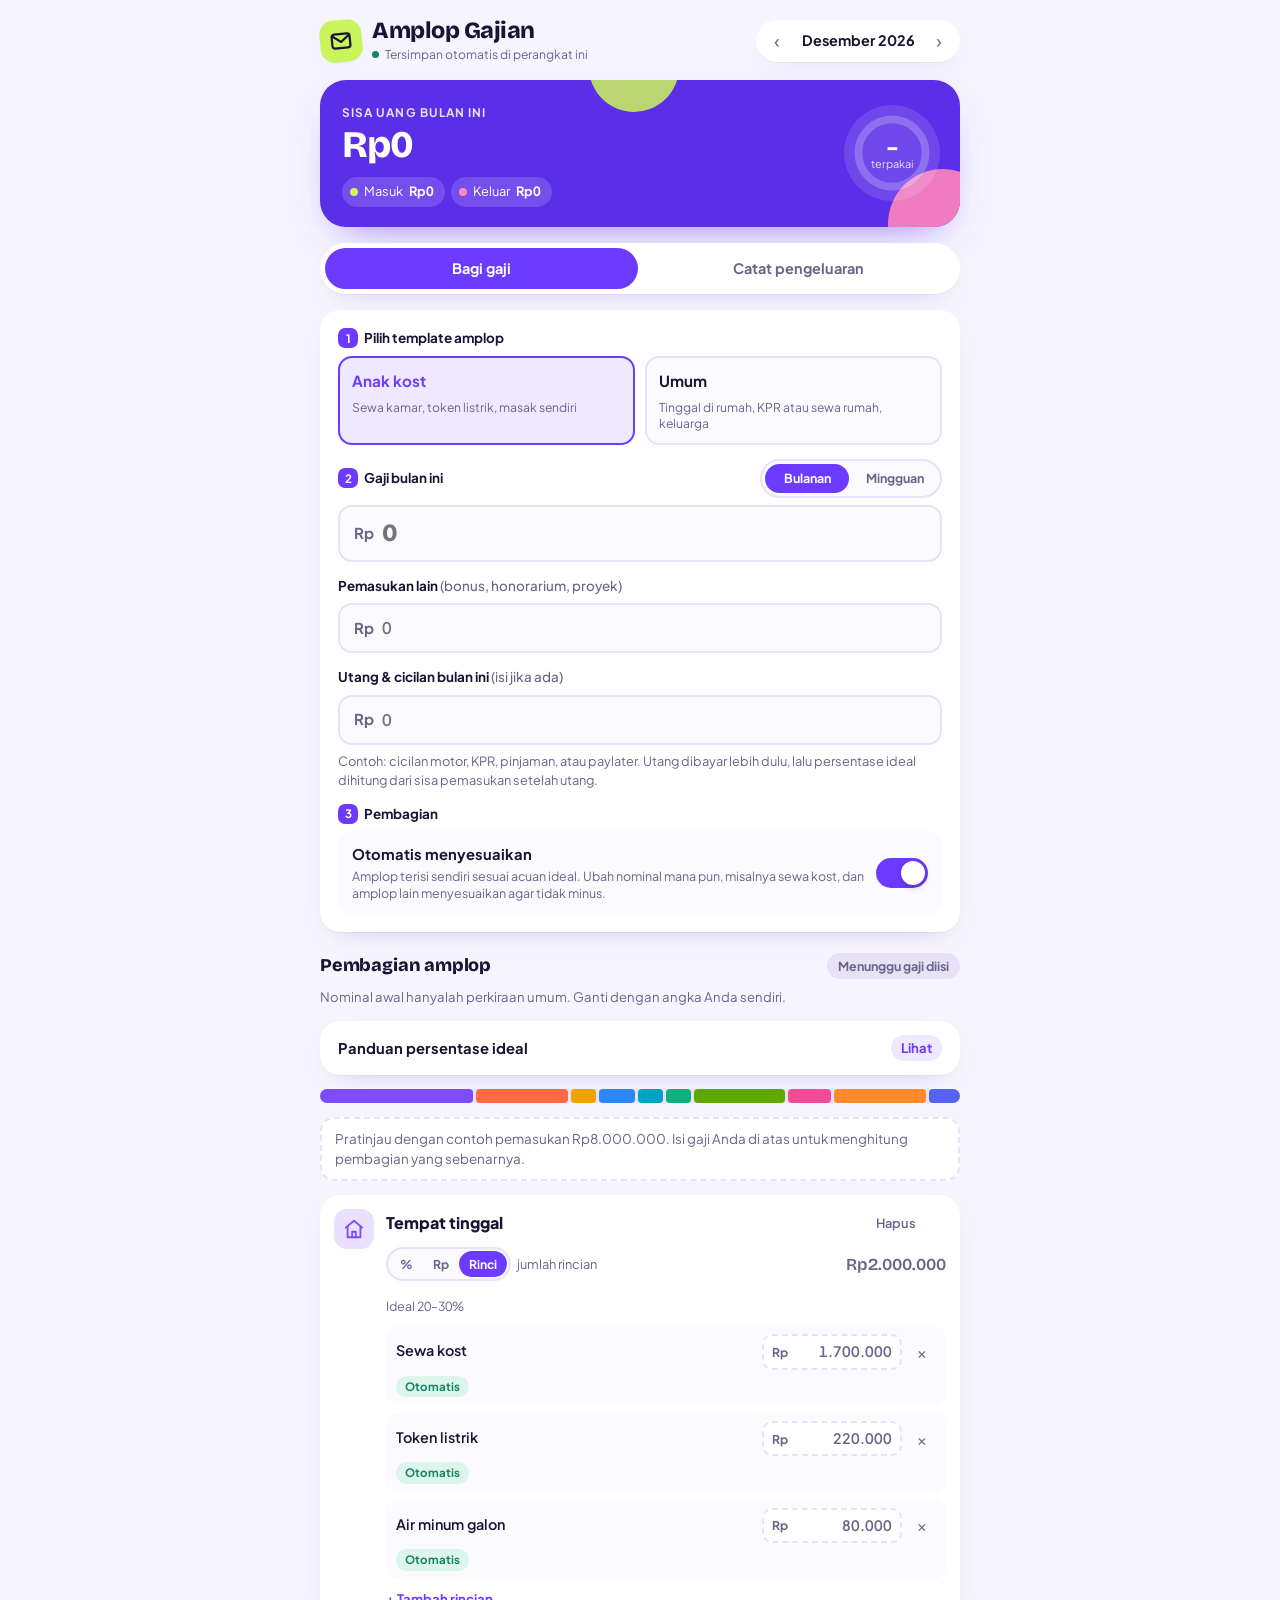
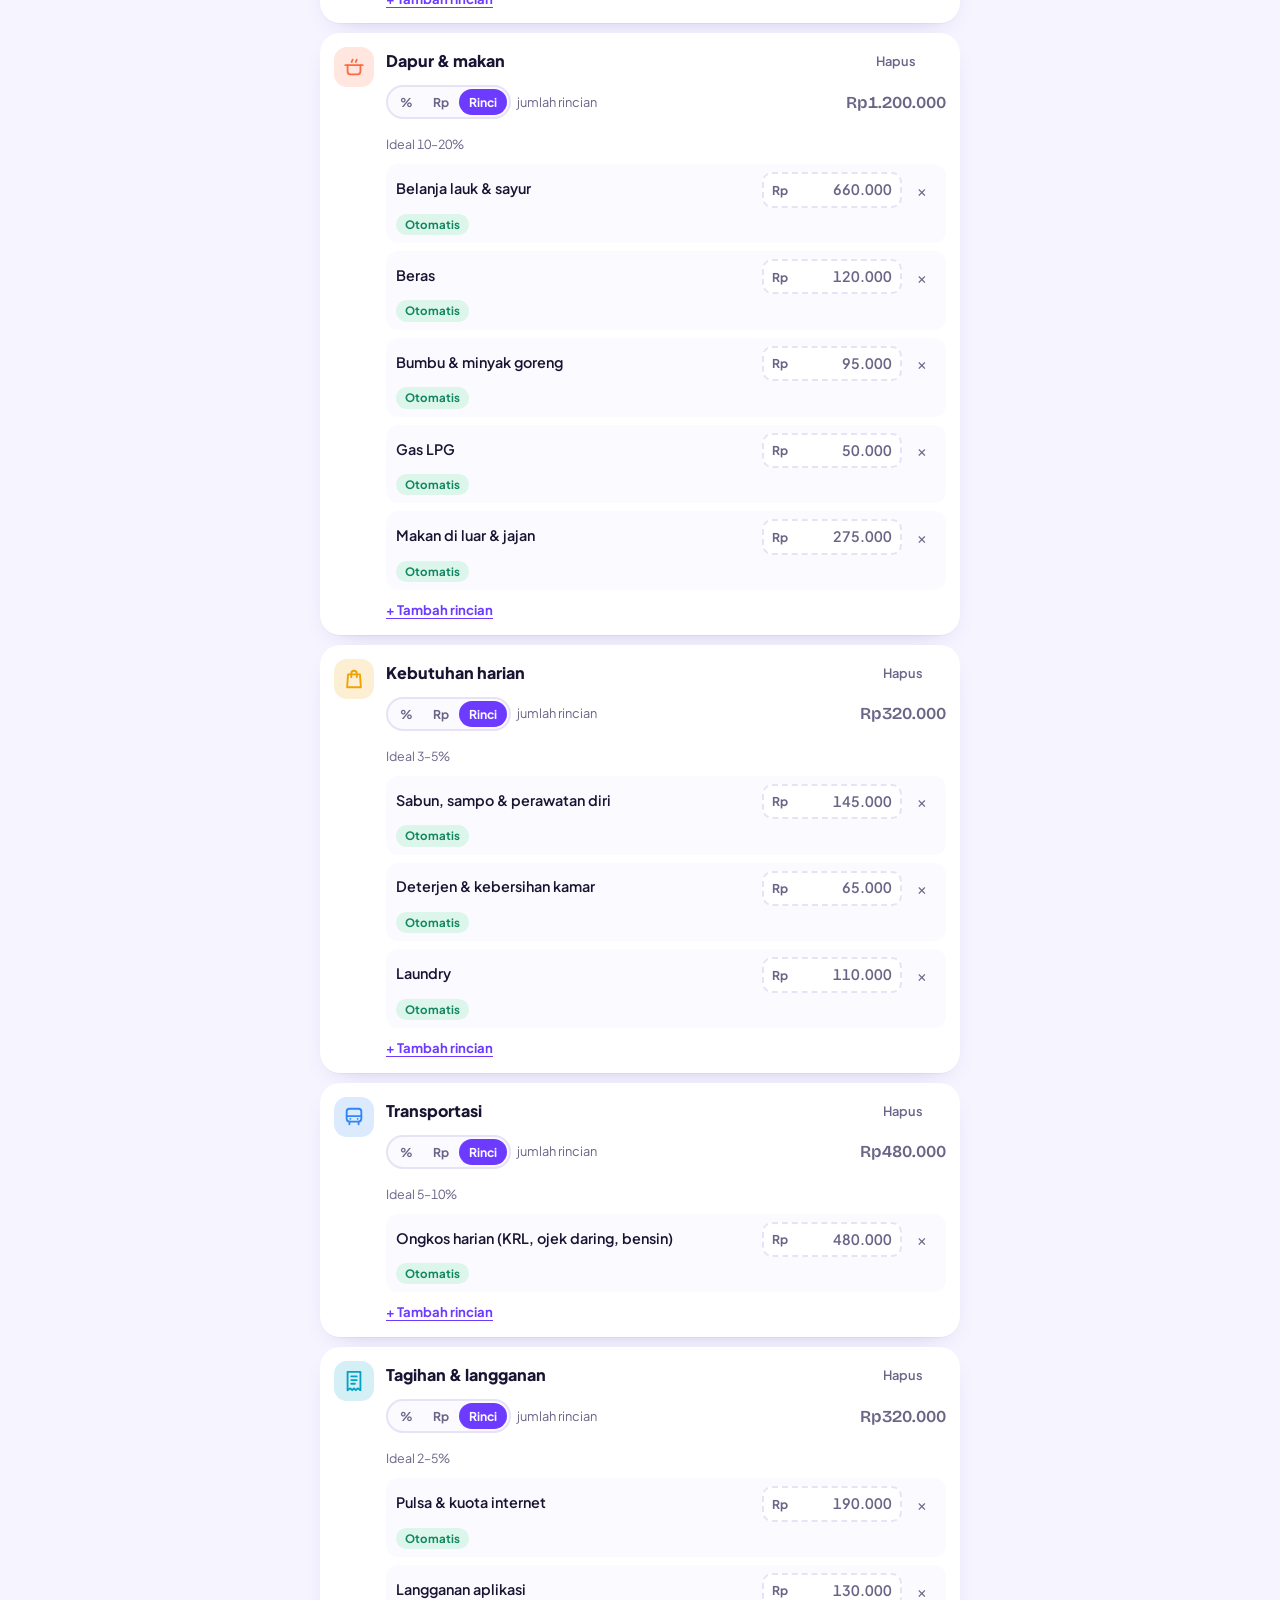
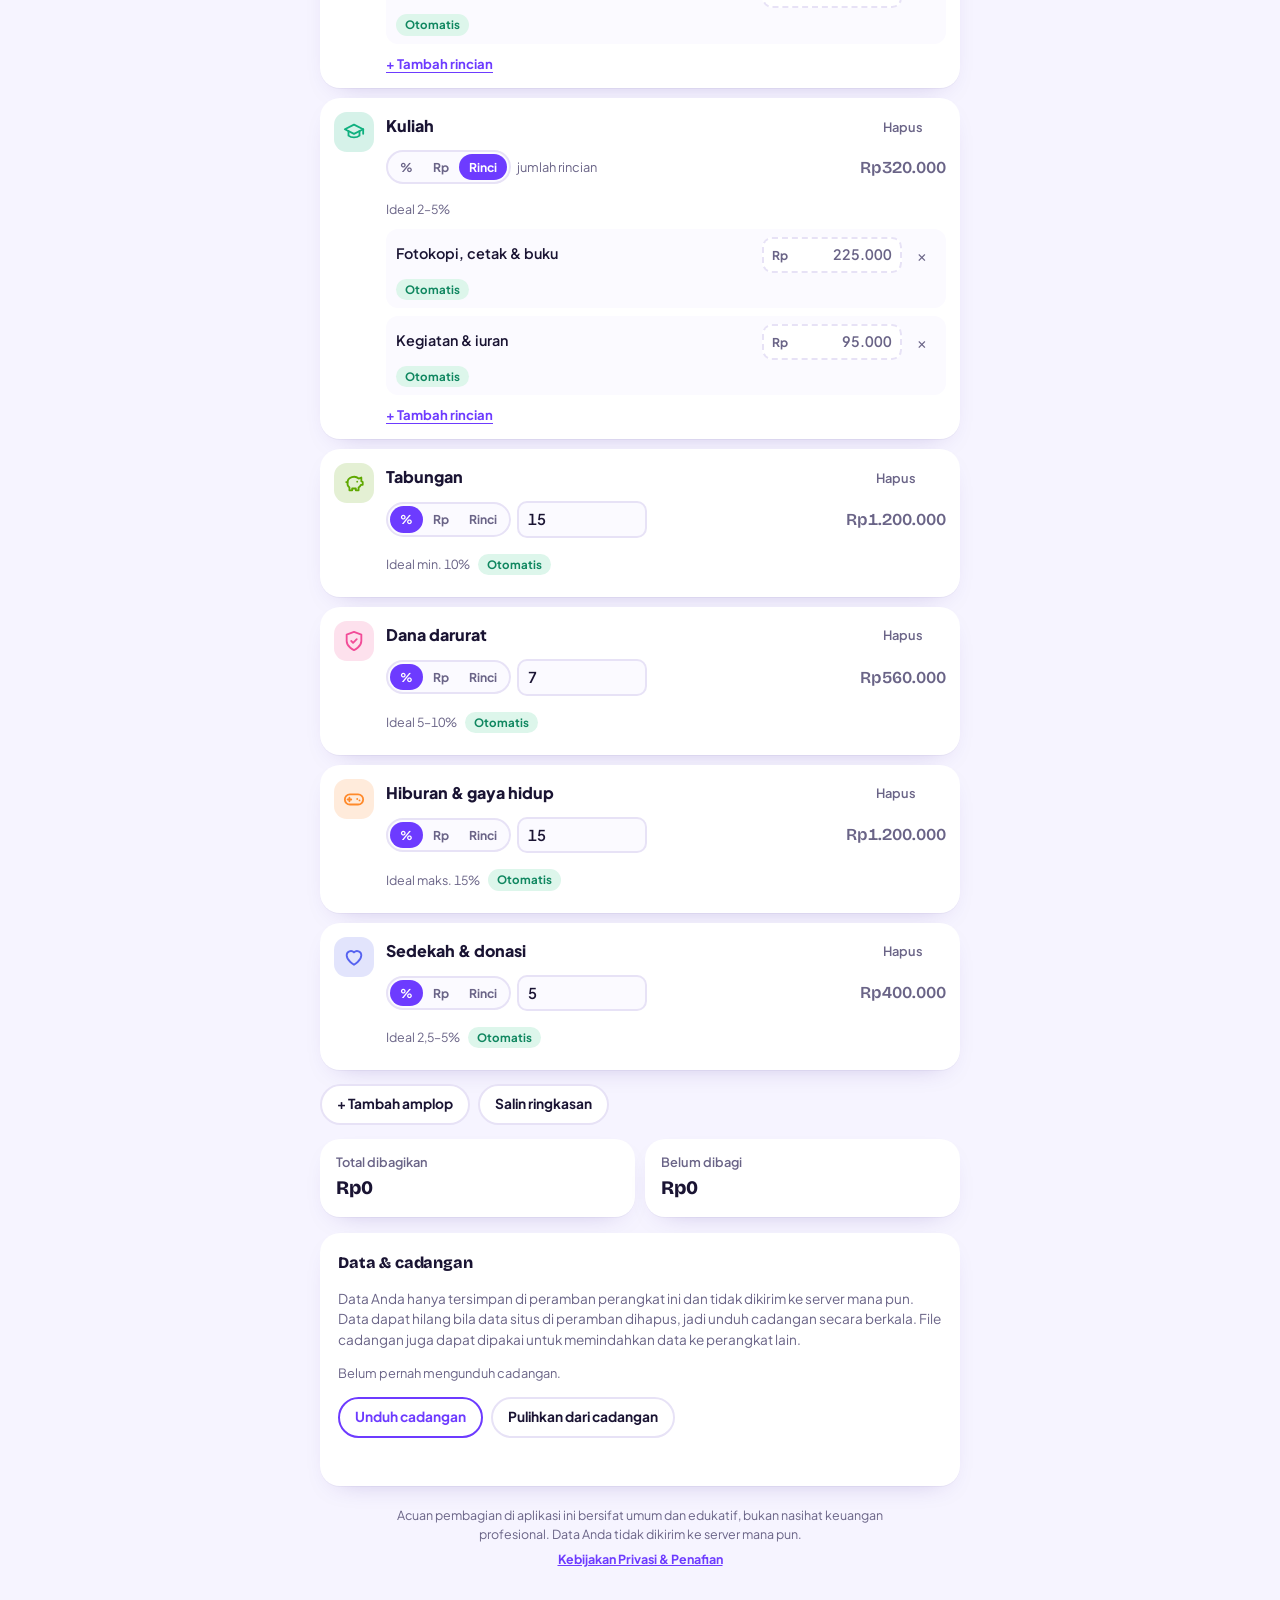
==== index.html @ 6382e2a3 "Font disimpan di situs sendiri, tambah halaman Kebijakan Privasi & Penafian - Font Plus Jakarta Sans" ====
<!doctype html>
<html lang="id">
<head>
<meta charset="utf-8">
<meta name="viewport" content="width=device-width, initial-scale=1, viewport-fit=cover">
<meta name="description" content="Bagi gaji ke amplop anggaran dan catat pengeluaran bulanan. Data tersimpan di perangkat Anda.">
<meta name="theme-color" content="#5B2EE8">
<title>Amplop Gajian</title>
<link rel="manifest" href="manifest.webmanifest">
<link rel="icon" type="image/png" href="icons/icon-64.png">
<link rel="apple-touch-icon" href="icons/apple-touch-icon.png">
<meta name="mobile-web-app-capable" content="yes">
<meta name="apple-mobile-web-app-capable" content="yes">
<meta name="apple-mobile-web-app-title" content="Amplop Gajian">
<meta name="apple-mobile-web-app-status-bar-style" content="default">
<link rel="preload" href="fonts/plus-jakarta-sans-latin-wght-normal.woff2" as="font" type="font/woff2" crossorigin>
<link rel="preload" href="fonts/bricolage-grotesque-latin-wght-normal.woff2" as="font" type="font/woff2" crossorigin>
<link rel="stylesheet" href="styles.css">
</head>
<body>

<div class="app">
  <header class="top">
    <div class="brand">
      <span class="logo" aria-hidden="true"><svg viewBox="0 0 24 24"><rect x="3" y="5" width="18" height="14" rx="2.5"/><path d="m3.5 6.5 8.5 6.5 8.5-6.5"/></svg></span>
      <div>
        <h1>Amplop Gajian</h1>
        <p class="status" id="status" data-s="init">Menyiapkan penyimpanan…</p>
      </div>
    </div>
    <div class="month" aria-label="Pilih bulan">
      <button id="prevM" type="button" aria-label="Bulan sebelumnya">‹</button>
      <span id="mLabel" aria-live="polite"></span>
      <button id="nextM" type="button" aria-label="Bulan berikutnya">›</button>
    </div>
  </header>

  <section class="hero" aria-label="Ringkasan bulan">
    <div>
      <span class="lbl">Sisa uang bulan ini</span>
      <strong id="sLeft">Rp0</strong>
      <div class="hero-chips">
        <span class="hchip in"><i></i>Masuk <b id="sIn">Rp0</b></span>
        <span class="hchip out"><i></i>Keluar <b id="sOut">Rp0</b></span>
      </div>
    </div>
    <div class="ring" id="ring" role="img" aria-label="Belum ada pemasukan">
      <svg viewBox="0 0 120 120" aria-hidden="true"><circle class="rbg" cx="60" cy="60" r="48"/><circle class="rfg" id="ringFg" cx="60" cy="60" r="48"/></svg>
      <div class="ring-txt"><b id="ringPct">–</b><small>terpakai</small></div>
    </div>
  </section>

  <div class="bk-banner" id="bkBanner" role="status" hidden>
    <div class="bk-banner-txt"><strong id="bkBannerTitle">Amankan data Anda</strong><small id="bkBannerText"></small></div>
    <div class="bk-banner-btns"><button type="button" class="primary" id="bkNow">Unduh cadangan</button><button type="button" class="ghost" id="bkLater">Nanti</button></div>
  </div>

  <nav class="tabs" role="tablist" aria-label="Menu" data-tab="bagi">
    <button type="button" role="tab" id="tabBagi" aria-controls="panelBagi" aria-selected="true">Bagi gaji</button>
    <button type="button" role="tab" id="tabCatat" aria-controls="panelCatat" aria-selected="false">Catat pengeluaran</button>
  </nav>

  <section class="panel" id="panelBagi" role="tabpanel" aria-labelledby="tabBagi">
    <div class="card">
      <div class="field">
        <span class="flabel" id="tplLbl"><span class="step">1</span>Pilih template amplop</span>
        <div class="tpl" role="group" aria-labelledby="tplLbl">
          <button type="button" data-tpl="kost"><strong>Anak kost</strong><small>Sewa kamar, token listrik, masak sendiri</small></button>
          <button type="button" data-tpl="umum"><strong>Umum</strong><small>Tinggal di rumah, KPR atau sewa rumah, keluarga</small></button>
        </div>
        <div class="tpl-confirm" id="tplConfirm" hidden>
          <span id="tplConfirmText"></span>
          <div class="tpl-confirm-btns"><button type="button" class="ghost confirm" id="tplYes">Ya, ganti</button><button type="button" class="ghost" id="tplNo">Batal</button></div>
        </div>
      </div>
      <div class="field">
        <div class="lbl-row">
          <label for="inGaji"><span class="step">2</span><span id="gajiLblText">Gaji bulan ini</span></label>
          <div class="freq" id="freq" role="group" aria-label="Skema gaji" data-f="bulan">
            <button type="button" data-f="bulan" aria-pressed="true">Bulanan</button>
            <button type="button" data-f="minggu" aria-pressed="false">Mingguan</button>
          </div>
        </div>
        <div class="money big"><span>Rp</span><input id="inGaji" inputmode="numeric" autocomplete="off" placeholder="0"></div>
        <div class="weekly" id="weeklyBox" hidden>
          <div class="wk-row">
            <label for="payday">Hari gajian</label>
            <select id="payday">
              <option value="1">Senin</option><option value="2">Selasa</option><option value="3">Rabu</option><option value="4">Kamis</option>
              <option value="5">Jumat</option><option value="6">Sabtu</option><option value="0">Minggu</option>
            </select>
          </div>
          <div class="wk-row">
            <span id="wkCountLbl">Jumlah gajian bulan ini</span>
            <div class="stepper" role="group" aria-labelledby="wkCountLbl">
              <button type="button" id="wkMinus" aria-label="Kurangi jumlah gajian">−</button><b id="wkCount" aria-live="polite">4</b><button type="button" id="wkPlus" aria-label="Tambah jumlah gajian">+</button>
            </div>
          </div>
          <p class="wk-total" id="wkTotal"></p>
          <button type="button" class="link wk-auto" id="wkAuto" hidden>Hitung otomatis dari kalender</button>
          <p class="fhint wk-hint" id="wkHint" hidden></p>
        </div>
      </div>
      <div class="field">
        <label for="inLain">Pemasukan lain <span class="opt">(bonus, honorarium, proyek)</span></label>
        <div class="money"><span>Rp</span><input id="inLain" inputmode="numeric" autocomplete="off" placeholder="0"></div>
      </div>
      <button type="button" id="useLast" class="link" hidden></button>
      <div class="carry" id="carryRow" hidden>
        <span>Sisa bulan lalu</span><b id="carryAmt">+Rp0</b>
        <small id="carryNote">Otomatis ditambahkan ke total uang bulan ini.</small>
      </div>
      <div class="field">
        <label for="inUtang">Utang &amp; cicilan bulan ini <span class="opt">(isi jika ada)</span></label>
        <div class="money"><span>Rp</span><input id="inUtang" inputmode="numeric" autocomplete="off" placeholder="0"></div>
        <small class="fhint debt-hint" id="utangHint">Contoh: cicilan motor, KPR, pinjaman, atau paylater. Utang dibayar lebih dulu, lalu persentase ideal dihitung dari sisa pemasukan setelah utang.</small>
      </div>
      <div class="field">
        <span class="flabel"><span class="step">3</span>Pembagian</span>
        <div class="autobox">
          <div class="auto-row">
            <div><strong>Otomatis menyesuaikan</strong><small id="autoDesc"></small></div>
            <button type="button" class="switch" id="autoSw" role="switch" aria-checked="true" aria-label="Pembagian otomatis"><span></span></button>
          </div>
          <button type="button" class="link" id="unlockAll" hidden>Kembalikan semua nominal ke otomatis</button>
        </div>
      </div>
    </div>

    <div class="alloc-head">
      <h2>Pembagian amplop</h2>
      <span class="pill" id="allocPill"></span>
    </div>
    <p class="hint">Nominal awal hanyalah perkiraan umum. Ganti dengan angka Anda sendiri.</p>
    <details class="guide" id="guide">
      <summary>Panduan persentase ideal</summary>
      <div class="guide-body">
        <p>Acuan ini mengadaptasi pola umum 50/30/20 (kebutuhan, keinginan, tabungan). Porsi kebutuhan dibuat sedikit lebih besar, sekitar 60%, karena biaya tempat tinggal dan makan di kota besar umumnya menyerap porsi yang lebih tinggi.</p>
        <ul>
          <li><strong>Kebutuhan pokok, maksimal ±60%.</strong> Anak kost: tempat tinggal 20–30%, dapur dan makan 10–20%, transportasi 5–10%, kebutuhan harian 3–5%, tagihan 2–5%, kuliah 2–5%. Umum: tempat tinggal 15–30%, makan 10–20%, transportasi 5–12%, kebutuhan harian 3–6%, tagihan 2–5%, kesehatan 2–5%, keluarga dan orang tua maksimal 10%.</li>
          <li><strong>Tabungan dan dana darurat, minimal 20%</strong>: tabungan minimal 10%, dana darurat 5–10% sampai terkumpul 3–6 kali pengeluaran bulanan.</li>
          <li><strong>Hiburan dan gaya hidup, maksimal 15%.</strong></li>
          <li><strong>Sedekah dan donasi, sekitar 2,5–5%.</strong></li>
        </ul>
        <p><strong>Rincian di dalam amplop.</strong> Setiap amplop berincian memiliki pagu. Jika pagu dikosongkan, pagu mengikuti persentase ideal dari pemasukan; jika diisi, pagu mengikuti angka Anda. Saran tiap rincian dihitung dari pagu tersebut, misalnya tempat tinggal anak kost: sewa 85%, listrik 11%, galon 4%; tempat tinggal umum: sewa atau KPR 65%, listrik 15%, internet 10%, air 5%, iuran lingkungan 5%. Rincian yang Anda tambahkan sendiri, termasuk cicilan, mengurangi pagu lebih dulu sebelum sisanya dibagi.</p>
        <p><strong>Gaji mingguan.</strong> Pilih skema Mingguan jika penghasilan Anda diterima per minggu, misalnya pekerja harian, pengemudi daring, atau pekerja lepas. Total sebulan dihitung dari gaji per minggu dikalikan jumlah hari gajian di bulan tersebut (4 atau 5 kali). Karena penghasilan mingguan cenderung naik turun, acuan dana darurat dinaikkan menjadi 7–12% dan hiburan dibatasi maksimal 12%. Biaya bulanan seperti sewa sebaiknya dicicil sedikit setiap minggu, dan di bulan dengan lima kali gajian, gajian kelima sebaiknya langsung masuk tabungan atau dana darurat.</p>
        <p><strong>Pembagian otomatis.</strong> Saat aktif, semua amplop dan rincian terisi sendiri sesuai acuan ideal begitu gaji diisi. Jika Anda mengubah satu nominal, misalnya sewa kost menjadi Rp1.500.000, nominal itu dikunci dan amplop lain menyesuaikan agar tidak minus. Semua amplop ikut otomatis, termasuk tabungan dan dana darurat. Urutan pengurangannya: hiburan, makan di luar, dan langganan lebih dulu; lalu kebutuhan lain dihemat hingga 85% dari acuannya; lalu sedekah, tabungan, dan dana darurat sampai batas minimalnya; baru kemudian kebutuhan lain hingga 70%. Amplop yang Anda tambahkan sendiri ikut otomatis setelah diberi kelompok (kebutuhan, tabungan, keinginan, atau sosial) dan acuan persennya. Tabungan dan dana darurat tidak menjadi prioritas pengurangan, dan jika ada sisa, sisanya justru masuk ke tabungan dan dana darurat.</p>
        <p>Urutan prioritas saat gajian: sisihkan tabungan dan dana darurat lebih dulu, lalu bayar sewa dan tagihan tetap, baru kemudian kebutuhan harian dan hiburan. </p>
        <p><strong>Utang dan cicilan.</strong> Isi pada kolom tersendiri di atas. Utang dibayar lebih dulu dari pemasukan, lalu seluruh persentase ideal dihitung dari sisa pemasukan setelah utang. Total cicilan sebaiknya tidak melebihi 30% pemasukan; di atas 40% sudah tergolong berat.</p>
        <p><strong>Sisa bulan lalu.</strong> Uang yang tersisa di akhir bulan (pemasukan dikurangi utang dan pengeluaran yang dicatat) otomatis ditambahkan ke total uang bulan berikutnya.</p>
        <p class="fine">Angka di atas adalah pedoman umum perencanaan keuangan pribadi, bukan nasihat keuangan profesional. Sesuaikan dengan kondisi dan biaya hidup di kota Anda.</p>
      </div>
    </details>
    <div class="stack" id="stackBar" aria-hidden="true"></div>
    <div class="groups" id="groupBox" hidden></div>
    <p class="note" id="previewNote" hidden>Pratinjau dengan contoh pemasukan Rp8.000.000. Isi gaji Anda di atas untuk menghitung pembagian yang sebenarnya.</p>
    <p class="autonote" id="autoNote" hidden></p>
    <ul class="pos-list" id="posList"></ul>
    <div class="row-actions">
      <button type="button" class="ghost" id="addPos">+ Tambah amplop</button>
      <button type="button" class="ghost" id="copySum">Salin ringkasan</button>
    </div>
    <textarea id="copyFallback" readonly hidden aria-label="Ringkasan pembagian"></textarea>
    <div class="total">
      <div><span>Total dibagikan</span><strong id="tAlloc">Rp0</strong></div>
      <div><span>Belum dibagi</span><strong id="tRest">Rp0</strong></div>
    </div>
  </section>

  <section class="panel" id="panelCatat" role="tabpanel" aria-labelledby="tabCatat" hidden>
    <form class="card" id="txForm" novalidate>
      <input type="hidden" id="txPos">
      <div class="field">
        <span class="flabel" id="catLbl">Untuk apa?</span>
        <div class="cat-grid" id="catGrid" role="radiogroup" aria-labelledby="catLbl"></div>
      </div>
      <div class="sub-wrap" id="subWrap" hidden>
        <span class="flabel" id="subLbl">Rincian</span>
        <div class="sub-grid" id="subGrid" role="radiogroup" aria-labelledby="subLbl"></div>
      </div>
      <div class="field">
        <label for="txAmt">Berapa?</label>
        <div class="money big"><span>Rp</span><input id="txAmt" inputmode="numeric" autocomplete="off" placeholder="0"></div>
        <div class="qa" id="quickAmt" aria-label="Tambah nominal cepat">
          <button type="button" data-a="5000">+5rb</button><button type="button" data-a="10000">+10rb</button><button type="button" data-a="20000">+20rb</button><button type="button" data-a="50000">+50rb</button><button type="button" data-a="100000">+100rb</button><button type="button" class="clr" data-a="0">Hapus</button>
        </div>
      </div>
      <div class="field">
        <label for="txDesc">Keterangan <span class="opt">(opsional)</span></label>
        <input class="plain" id="txDesc" autocomplete="off" placeholder="contoh: belanja mingguan di pasar">
      </div>
      <div class="field">
        <span class="flabel" id="dateLbl">Kapan?</span>
        <div class="datepick" role="group" aria-labelledby="dateLbl">
          <button type="button" class="dchip" data-d="today">Hari ini</button>
          <button type="button" class="dchip" data-d="yest">Kemarin</button>
          <input class="plain" id="txDate" type="date" aria-label="Pilih tanggal lain">
        </div>
      </div>
      <button type="submit" class="primary big">Catat pengeluaran</button>
      <p class="form-msg" id="txMsg" role="status"></p>
    </form>

    <div class="sec-head"><h2>Sisa per amplop</h2><small>Ketuk kartu untuk mencatat</small></div>
    <p class="note" id="catatNote" hidden>Gaji bulan ini belum diisi, sehingga setiap amplop masih bernilai Rp0. Isi gaji di tab Bagi gaji.</p>
    <ul class="env-list" id="envList"></ul>

    <div class="sec-head"><h2>Riwayat</h2><small id="txCount"></small></div>
    <ul class="tx-list" id="txList"></ul>
  </section>

  <section class="card backup" aria-labelledby="bkTitle">
    <h2 id="bkTitle">Data &amp; cadangan</h2>
    <p class="bk-text">Data Anda hanya tersimpan di peramban perangkat ini dan tidak dikirim ke server mana pun. Data dapat hilang bila data situs di peramban dihapus, jadi unduh cadangan secara berkala. File cadangan juga dapat dipakai untuk memindahkan data ke perangkat lain.</p>
    <p class="bk-meta" id="bkLast"></p>
    <div class="install" id="installBox" hidden>
      <strong>Pasang sebagai aplikasi</strong>
      <small id="installText">Aplikasi yang dipasang di layar utama lebih terlindungi dari penghapusan data otomatis oleh peramban, dan tetap bisa dibuka tanpa internet.</small>
      <button type="button" class="ghost accent" id="installBtn" hidden>Pasang aplikasi</button>
    </div>
    <div class="row-actions">
      <button type="button" class="ghost accent" id="bkExport">Unduh cadangan</button>
      <label class="ghost bk-import" for="bkFile">Pulihkan dari cadangan</label>
      <input type="file" id="bkFile" accept="application/json,.json" hidden>
    </div>
    <div class="tpl-confirm" id="bkConfirm" hidden>
      <span id="bkConfirmText"></span>
      <div class="tpl-confirm-btns"><button type="button" class="ghost confirm" id="bkYes">Ya, pulihkan</button><button type="button" class="ghost" id="bkNo">Batal</button></div>
    </div>
    <p class="form-msg" id="bkMsg" role="status"></p>
  </section>

  <footer class="foot">
    <span>Acuan pembagian di aplikasi ini bersifat umum dan edukatif, bukan nasihat keuangan profesional. Data Anda tidak dikirim ke server mana pun.</span>
    <a href="privasi.html">Kebijakan Privasi &amp; Penafian</a>
  </footer>
</div>

<script src="app.js"></script>
</body>
</html>
---- styles.css ----
/* Font disimpan di situs ini sendiri (SIL Open Font License), tidak dimuat dari pihak ketiga */
@font-face{font-family:"Plus Jakarta Sans";src:url(fonts/plus-jakarta-sans-latin-wght-normal.woff2) format("woff2");font-weight:200 800;font-style:normal;font-display:swap}
@font-face{font-family:"Bricolage Grotesque";src:url(fonts/bricolage-grotesque-latin-wght-normal.woff2) format("woff2");font-weight:200 800;font-style:normal;font-display:swap}
/* Layout: satu kolom ala aplikasi ponsel — kartu ringkasan berwarna di atas, tab pil, kartu-kartu membulat dengan ikon stiker per kategori */
html{color-scheme:light}
:root{
  --bg:#F6F4FF; --surface:#FFFFFF; --surface-2:#FBFAFF; --ink:#1A1433; --muted:#6A6487; --line:#E7E2F6;
  --accent:#6D3BFF; --accent-ink:#FFFFFF; --accent-soft:#EFE9FF;
  --hero:#5B2EE8; --hero-ink:#FFFFFF; --lime:#C9F45C; --pink:#FF86BE; --sun:#FFD15C;
  --good:#108760; --good-soft:#DDF6EB; --warn:#AD6700; --warn-soft:#FFF0D2; --danger:#D42F4A; --danger-soft:#FFE2E7;
  --c1:#7C4DFF; --c2:#2F86F6; --c3:#FF6A45; --c4:#10B07F; --c5:#EFA200; --c6:#00A3C4; --c7:#F24C98; --c8:#5FA800; --c9:#FF8A2B; --c10:#5662F0;
  --shadow:0 1px 0 rgba(40,20,110,.04), 0 10px 28px -18px rgba(60,30,150,.35);
  --btn:#6D3BFF; --btn-ink:#FFFFFF; --tint:17%; --tint-sel:12%; --on-tone:#FFFFFF;
  --glow-a:transparent; --glow-b:transparent; --glow-c:transparent;
  --f-display:"Bricolage Grotesque", ui-sans-serif, system-ui, sans-serif;
  --f-body:"Plus Jakarta Sans", ui-sans-serif, system-ui, -apple-system, "Segoe UI", Roboto, sans-serif;
  --r:20px; --r-sm:14px;
}
@media (prefers-color-scheme: dark){
  :root:not([data-theme="light"]){
    --bg:#150F2E; --surface:#221A47; --surface-2:#2B2158; --ink:#F6F2FF; --muted:#B9AEE0; --line:#3B2F6E;
    --accent:#B9A0FF; --accent-ink:#1A1040; --accent-soft:#3A2A7D;
    --btn:#7C4DFF; --btn-ink:#FFFFFF; --tint:30%; --tint-sel:24%; --on-tone:#1A1040;
    --glow-a:rgba(124,77,255,.38); --glow-b:rgba(255,107,181,.22); --glow-c:rgba(46,230,168,.14);
    --hero:#6A3CFF; --hero-ink:#FFFFFF; --lime:#C9F45C; --pink:#FF6BB5; --sun:#FFD23F;
    --good:#3EE6A6; --good-soft:#123F33; --warn:#FFC740; --warn-soft:#453314; --danger:#FF7A93; --danger-soft:#4A1A31;
    --c1:#B794FF; --c2:#5AA9FF; --c3:#FF8A6B; --c4:#2EE6A8; --c5:#FFD23F; --c6:#2FD4F0; --c7:#FF6BB5; --c8:#A3E635; --c9:#FFA559; --c10:#8C9BFF;
    --shadow:0 0 0 1px rgba(255,255,255,.07), 0 16px 34px -20px rgba(0,0,0,.85);
    color-scheme:dark;
  }
}
:root[data-theme="dark"]{
  --bg:#150F2E; --surface:#221A47; --surface-2:#2B2158; --ink:#F6F2FF; --muted:#B9AEE0; --line:#3B2F6E;
  --accent:#B9A0FF; --accent-ink:#1A1040; --accent-soft:#3A2A7D;
  --btn:#7C4DFF; --btn-ink:#FFFFFF; --tint:30%; --tint-sel:24%; --on-tone:#1A1040;
  --glow-a:rgba(124,77,255,.38); --glow-b:rgba(255,107,181,.22); --glow-c:rgba(46,230,168,.14);
  --hero:#6A3CFF; --hero-ink:#FFFFFF; --lime:#C9F45C; --pink:#FF6BB5; --sun:#FFD23F;
  --good:#3EE6A6; --good-soft:#123F33; --warn:#FFC740; --warn-soft:#453314; --danger:#FF7A93; --danger-soft:#4A1A31;
  --c1:#B794FF; --c2:#5AA9FF; --c3:#FF8A6B; --c4:#2EE6A8; --c5:#FFD23F; --c6:#2FD4F0; --c7:#FF6BB5; --c8:#A3E635; --c9:#FFA559; --c10:#8C9BFF;
  --shadow:0 0 0 1px rgba(255,255,255,.07), 0 16px 34px -20px rgba(0,0,0,.85);
  color-scheme:dark;
}
*{box-sizing:border-box}
:root{padding-top:env(safe-area-inset-top,0px);padding-bottom:env(safe-area-inset-bottom,0px)}
[hidden]{display:none!important}
body{margin:0;background:var(--bg);background-image:radial-gradient(520px 380px at 105% -4%, var(--glow-a), transparent 70%),radial-gradient(460px 360px at -10% 38%, var(--glow-b), transparent 70%),radial-gradient(520px 420px at 110% 86%, var(--glow-c), transparent 70%);background-repeat:no-repeat;color:var(--ink);font-family:var(--f-body);font-size:15px;line-height:1.5;
  padding-left:max(16px, env(safe-area-inset-left, 0px));padding-right:max(16px, env(safe-area-inset-right, 0px));padding-block:18px 56px;
  -webkit-font-smoothing:antialiased}
.app{max-width:640px;margin:0 auto;display:flex;flex-direction:column;gap:16px}
button,input,select,textarea{font:inherit;color:inherit}
button{cursor:pointer;-webkit-tap-highlight-color:transparent}
:focus-visible{outline:2.5px solid var(--accent);outline-offset:2px}
h1,h2{font-family:var(--f-display);margin:0;text-wrap:balance}
h1{font-size:1.45rem;font-weight:800;letter-spacing:-.02em;line-height:1.05}
h2{font-size:1.12rem;font-weight:800;letter-spacing:-.01em}
.num{font-variant-numeric:tabular-nums}

/* Ikon stiker */
.ico{--tone:var(--accent);display:inline-grid;place-items:center;flex:none;width:40px;height:40px;border-radius:13px;
  background:var(--surface-2);background:color-mix(in srgb, var(--tone) var(--tint), var(--surface));color:var(--tone)}
.ico svg{width:22px;height:22px;fill:none;stroke:currentColor;stroke-width:2;stroke-linecap:round;stroke-linejoin:round}
.ico.sm{width:32px;height:32px;border-radius:10px}
.ico.sm svg{width:18px;height:18px}
.ico.xs{width:24px;height:24px;border-radius:8px}
.ico.xs svg{width:14px;height:14px}

/* Header */
.top{display:flex;flex-wrap:wrap;align-items:center;justify-content:space-between;gap:12px}
.brand{display:flex;align-items:center;gap:10px;min-width:0}
.logo{display:grid;place-items:center;width:42px;height:42px;border-radius:14px;background:var(--lime);color:#1A1433;transform:rotate(-6deg);box-shadow:var(--shadow)}
.logo svg{width:24px;height:24px;fill:none;stroke:currentColor;stroke-width:2.2;stroke-linecap:round;stroke-linejoin:round}
.status{margin:3px 0 0;font-size:.76rem;color:var(--muted);display:flex;align-items:center;gap:6px}
.status::before{content:"";width:7px;height:7px;border-radius:50%;background:var(--good)}
.status[data-s="saving"]::before{background:var(--warn)}
.status[data-s="err"]::before{background:var(--danger)}
.status[data-s="init"]::before{background:var(--muted)}
.month{display:flex;align-items:center;gap:2px;background:var(--surface);border-radius:999px;padding:4px;box-shadow:var(--shadow)}
.month button{width:34px;height:34px;border:0;border-radius:50%;background:transparent;font-size:1.2rem;line-height:1;color:var(--muted)}
.month button:hover{background:var(--accent-soft);color:var(--accent)}
.month span{min-width:124px;text-align:center;font-weight:700;font-size:.9rem}

/* Kartu ringkasan */
.hero{position:relative;overflow:hidden;border-radius:26px;padding:20px 20px 20px 22px;color:var(--hero-ink);background:var(--hero);
  display:grid;grid-template-columns:minmax(0,1fr) auto;gap:14px;align-items:center;box-shadow:0 18px 40px -22px rgba(91,46,232,.7)}
.hero::before,.hero::after{content:"";position:absolute;border-radius:50%;pointer-events:none}
.hero::before{width:110px;height:110px;right:-38px;bottom:-52px;background:var(--pink);opacity:.9}
.hero::after{width:90px;height:90px;left:42%;top:-58px;background:var(--lime);opacity:.85}
.hero > *{position:relative;z-index:1;min-width:0}
.hero .lbl{font-size:.74rem;text-transform:uppercase;letter-spacing:.09em;font-weight:700;opacity:.85}
#sLeft{display:block;font-family:var(--f-display);font-weight:800;font-size:clamp(1.75rem, 7vw, 2.35rem);letter-spacing:-.02em;line-height:1.1;margin:2px 0 12px;font-variant-numeric:tabular-nums;overflow-wrap:anywhere}
#sLeft.neg{color:#FFE066}
.hero-chips{display:flex;flex-wrap:wrap;gap:6px}
.hchip{display:inline-flex;align-items:center;gap:6px;background:rgba(255,255,255,.16);border-radius:999px;padding:5px 11px 5px 8px;font-size:.8rem;backdrop-filter:blur(4px)}
.hchip i{width:8px;height:8px;border-radius:50%;background:var(--lime)}
.hchip.out i{background:var(--pink)}
.hchip b{font-variant-numeric:tabular-nums;font-weight:700}
.ring{position:relative;width:96px;height:96px;background:rgba(255,255,255,.12);border-radius:50%;padding:6px}
.ring svg{width:100%;height:100%;transform:rotate(-90deg)}
.ring circle{fill:none;stroke-width:11}
.ring .rbg{stroke:rgba(255,255,255,.22)}
.ring .rfg{stroke:var(--lime);stroke-linecap:round;transition:stroke-dashoffset .5s ease}
.ring.over .rfg{stroke:#FFE066}
.ring-txt{position:absolute;inset:0;display:grid;place-content:center;text-align:center;line-height:1.05}
.ring-txt b{font-family:var(--f-display);font-size:1.25rem;font-weight:800}
.ring-txt small{font-size:.68rem;opacity:.85}

/* Tab */
.tabs{position:relative;display:grid;grid-template-columns:1fr 1fr;gap:4px;background:var(--surface);padding:5px;border-radius:999px;box-shadow:var(--shadow)}
.tabs::before,.freq::before{content:"";position:absolute;top:5px;bottom:5px;left:5px;width:calc(50% - 7px);border-radius:999px;background:var(--btn);
  transition:transform .42s cubic-bezier(.3,1.3,.5,1)}
.tabs[data-tab="catat"]::before{transform:translateX(calc(100% + 4px))}
.tabs button{position:relative;z-index:1;border:0;border-radius:999px;padding:10px 8px;background:transparent;font-weight:700;color:var(--muted);font-size:.9rem;transition:color .25s}
.tabs button[aria-selected="true"]{color:var(--btn-ink)}

/* Skema gaji */
.lbl-row{display:flex;flex-wrap:wrap;align-items:center;justify-content:space-between;gap:8px}
.freq{position:relative;display:grid;grid-template-columns:1fr 1fr;gap:4px;background:var(--surface-2);border:2px solid var(--line);border-radius:999px;padding:3px}
.freq::before{top:3px;bottom:3px;left:3px;width:calc(50% - 5px)}
.freq[data-f="minggu"]::before{transform:translateX(calc(100% + 4px))}
.freq button{position:relative;z-index:1;border:0;background:transparent;border-radius:999px;padding:5px 13px;font-size:.78rem;font-weight:700;color:var(--muted);transition:color .25s}
.freq button[aria-pressed="true"]{color:var(--btn-ink)}
.weekly{display:flex;flex-direction:column;gap:10px;background:var(--surface-2);border-radius:var(--r-sm);padding:12px 14px}
.wk-row{display:flex;flex-wrap:wrap;align-items:center;justify-content:space-between;gap:8px;font-size:.86rem;font-weight:600}
.wk-row label{font-size:.86rem}
.wk-row select{width:auto;min-height:38px;padding:6px 10px;font-weight:700}
.stepper{display:inline-flex;align-items:center;gap:4px;background:var(--surface);border:2px solid var(--line);border-radius:999px;padding:2px}
.stepper button{width:32px;height:32px;border:0;border-radius:50%;background:transparent;font-size:1.1rem;font-weight:700;color:var(--accent)}
.stepper button:hover{background:var(--accent-soft)}
.stepper button:disabled{opacity:.35;cursor:default;background:transparent}
.stepper b{min-width:22px;text-align:center;font-family:var(--f-display);font-size:1.05rem}
.wk-total{margin:0;font-size:.86rem;color:var(--muted);font-variant-numeric:tabular-nums}
.wk-total b{color:var(--ink);font-family:var(--f-display);font-size:1rem}
.wk-auto{font-size:.78rem}
.autobox{display:flex;flex-direction:column;gap:8px;background:var(--surface-2);border-radius:var(--r-sm);padding:12px 14px}
.auto-row{display:flex;gap:12px;align-items:center;justify-content:space-between}
.auto-row strong{display:block;font-size:.92rem}
.auto-row small{display:block;font-size:.78rem;color:var(--muted);margin-top:2px;line-height:1.4}
.switch{position:relative;flex:none;width:52px;height:30px;border:0;border-radius:999px;background:var(--line);transition:background .25s}
.switch span{position:absolute;top:3px;left:3px;width:24px;height:24px;border-radius:50%;background:#fff;box-shadow:0 2px 6px rgba(0,0,0,.25);transition:transform .35s cubic-bezier(.3,1.3,.5,1)}
.switch[aria-checked="true"]{background:var(--btn)}
.switch[aria-checked="true"] span{transform:translateX(22px)}
.ival.auto{border-style:dashed}
.ival.auto input{color:var(--muted)}
.unlock{font-size:.76rem}
.autonote{margin:0;font-size:.84rem;border-radius:var(--r-sm);padding:11px 14px;background:var(--warn-soft);color:var(--ink);animation:rise .4s cubic-bezier(.2,.8,.2,1) both}
.autonote strong{color:var(--warn)}
.autonote.bad{background:var(--danger-soft)}
.autonote.bad strong{color:var(--danger)}
.carry{display:flex;flex-wrap:wrap;justify-content:space-between;align-items:center;gap:4px 10px;padding:11px 14px;border-radius:var(--r-sm);background:var(--good-soft);color:var(--good);font-size:.86rem;font-weight:700}
.carry b{font-family:var(--f-display);font-size:1rem;font-variant-numeric:tabular-nums}
.carry small{flex-basis:100%;font-weight:500;font-size:.76rem;opacity:.9}
.debt-hint{display:flex;flex-wrap:wrap;align-items:center;gap:4px 8px}
.pos.debt{background:var(--surface);background:color-mix(in srgb, var(--danger) 7%, var(--surface))}
.pos.debt .pstatic{grid-area:name;font-weight:800;font-size:1rem}
.pos.debt .debt-edit{grid-area:del;font-size:.8rem;justify-self:end}
.pos.debt .pfrom{grid-area:val}
.panel{display:flex;flex-direction:column;gap:14px}

/* Kartu & isian */
.card{background:var(--surface);border-radius:var(--r);padding:18px;display:flex;flex-direction:column;gap:14px;box-shadow:var(--shadow)}
.field{display:flex;flex-direction:column;gap:7px;min-width:0}
label,.flabel{font-size:.84rem;font-weight:700}
.opt{font-weight:500;color:var(--muted)}
.money{display:flex;align-items:center;border:2px solid var(--line);border-radius:var(--r-sm);background:var(--surface-2);overflow:hidden;transition:border-color .15s}
.money:focus-within{border-color:var(--accent)}
.money span{padding:0 4px 0 14px;color:var(--muted);font-weight:700}
.money input{border:0;background:transparent;padding:11px 14px 11px 4px;width:100%;min-width:0;font-variant-numeric:tabular-nums;font-size:1rem;font-weight:600}
.money input:focus{outline:none}
.money.big input{font-family:var(--f-display);font-size:1.55rem;font-weight:800;padding-block:8px}
input.plain, select{border:2px solid var(--line);border-radius:var(--r-sm);background:var(--surface-2);padding:10px 13px;width:100%;min-width:0;min-height:46px}
input.plain:focus, select:focus{outline:none;border-color:var(--accent)}
input[type="date"].plain{-webkit-appearance:none;appearance:none;display:block;line-height:1.3;text-align:left}
input[type="date"]::-webkit-date-and-time-value{text-align:left}
input[type="date"]::-webkit-calendar-picker-indicator{opacity:.55;cursor:pointer}
.two{display:grid;grid-template-columns:1fr 1fr;gap:12px}
.link{border:0;background:none;padding:0;color:var(--accent);font-weight:700;font-size:.86rem;text-align:left;text-decoration:underline;text-underline-offset:3px}
.flabel .step,label .step{display:inline-grid;place-items:center;width:20px;height:20px;border-radius:7px;background:var(--btn);color:var(--btn-ink);font-size:.72rem;margin-right:6px;vertical-align:1px}
.fhint{font-size:.8rem;color:var(--muted)}

/* Template */
.tpl{display:grid;grid-template-columns:1fr 1fr;gap:10px}
.tpl button{display:flex;flex-direction:column;align-items:flex-start;gap:6px;text-align:left;border:2px solid var(--line);background:var(--surface-2);border-radius:var(--r-sm);padding:12px;min-width:0;transition:border-color .15s, transform .15s}
.tpl button:hover{border-color:var(--accent)}
.tpl button strong{font-size:.95rem}
.tpl button small{font-size:.76rem;color:var(--muted);line-height:1.35}
.tpl button[aria-pressed="true"]{border-color:var(--accent);background:var(--accent-soft)}
.tpl button[aria-pressed="true"] strong{color:var(--accent)}
.tpl-confirm{display:flex;flex-direction:column;gap:8px;background:var(--warn-soft);border-radius:var(--r-sm);padding:11px 13px;font-size:.85rem}
.tpl-confirm-btns{display:flex;gap:8px;flex-wrap:wrap}

/* Tombol */
.primary{border:0;border-radius:var(--r-sm);background:var(--btn);color:var(--btn-ink);padding:13px 18px;font-weight:800;font-size:.95rem;box-shadow:0 10px 22px -12px var(--btn);transition:transform .12s, filter .15s}
.primary:hover{filter:brightness(1.07)}
.primary:active{transform:translateY(1px) scale(.99)}
.primary.confirm{background:var(--warn);color:var(--surface)}
.ghost{border:2px solid var(--line);background:var(--surface);border-radius:999px;padding:8px 15px;font-weight:700;font-size:.86rem}
.ghost:hover{border-color:var(--accent);color:var(--accent)}
.ghost.accent{border-color:var(--accent);color:var(--accent)}
.ghost.confirm{background:var(--warn-soft);border-color:var(--warn);color:var(--warn)}
.row-actions{display:flex;flex-wrap:wrap;gap:8px}

/* Pembagian */
.alloc-head{display:flex;flex-wrap:wrap;align-items:center;justify-content:space-between;gap:8px;margin-top:6px}
.pill{font-size:.78rem;font-weight:700;border-radius:999px;padding:4px 11px;background:var(--line);color:var(--muted)}
.pill.ok{background:var(--good-soft);color:var(--good)}
.pill.warn{background:var(--warn-soft);color:var(--warn)}
.pill.bad{background:var(--danger-soft);color:var(--danger)}
.hint{margin:-6px 0 0;font-size:.82rem;color:var(--muted)}
.stack{display:flex;height:14px;border-radius:999px;overflow:hidden;background:var(--line);gap:3px}
.stack i{display:block;height:100%;min-width:0;border-radius:4px}
.note{margin:0;font-size:.84rem;color:var(--muted);background:var(--surface);border:2px dashed var(--line);border-radius:var(--r-sm);padding:10px 13px}
.guide{background:var(--surface);border-radius:var(--r);box-shadow:var(--shadow)}
.guide summary{cursor:pointer;padding:14px 18px;font-weight:700;font-size:.92rem;list-style:none;display:flex;justify-content:space-between;align-items:center;gap:8px}
.guide summary::-webkit-details-marker{display:none}
.guide summary::after{content:"Lihat";color:var(--accent);font-size:.82rem;background:var(--accent-soft);padding:3px 10px;border-radius:999px}
.guide[open] summary::after{content:"Tutup"}
.guide-body{padding:0 18px 16px;display:flex;flex-direction:column;gap:10px;font-size:.88rem}
.guide-body p{margin:0;max-width:65ch}
.guide-body ul{margin:0;padding-left:18px;display:flex;flex-direction:column;gap:5px}
.guide-body .fine{color:var(--muted);font-size:.8rem}
.groups{background:var(--surface);border-radius:var(--r);overflow:hidden;box-shadow:var(--shadow)}
.g-row{display:grid;grid-template-columns:minmax(0,1fr) auto;gap:4px 12px;align-items:center;padding:11px 16px;font-size:.86rem}
.g-row.head span:last-child{display:none}
.g-row + .g-row{border-top:1px solid var(--line)}
.g-row.head{font-size:.7rem;text-transform:uppercase;letter-spacing:.08em;color:var(--muted);font-weight:700;background:var(--surface-2);padding-block:8px}
.g-name{font-weight:700;min-width:0;overflow-wrap:anywhere}
.g-name small{display:block;font-weight:500;color:var(--muted);font-size:.76rem}
.g-pct{text-align:right;font-weight:800;font-variant-numeric:tabular-nums}
.g-row .tag{grid-column:1 / -1;justify-self:start}

.pos-list,.env-list,.tx-list,.items{list-style:none;margin:0;padding:0}
.pos-list{display:flex;flex-direction:column;gap:10px}
.pos{display:grid;grid-template-columns:40px minmax(0,1fr) auto;grid-template-areas:"dot name del" "dot val amt" ". grp grp" ". ideal ideal" ". items items";column-gap:12px;row-gap:8px;align-items:center;
  padding:14px;background:var(--surface);border-radius:var(--r);box-shadow:var(--shadow)}
.pos > .ico{grid-area:dot;align-self:start}
.pname{grid-area:name;border:0;border-bottom:2px solid transparent;background:transparent;padding:2px 0;font-weight:800;font-size:1rem;min-width:0;width:100%}
.pname:hover{border-bottom-color:var(--line)}
.pname:focus{outline:none;border-bottom-color:var(--accent)}
.pval{grid-area:val;display:flex;gap:6px;align-items:center;min-width:0;flex-wrap:wrap}
.seg{display:flex;background:var(--surface-2);border:2px solid var(--line);border-radius:999px;overflow:hidden;flex:none;padding:2px}
.seg button{border:0;background:transparent;padding:4px 10px;font-size:.76rem;font-weight:700;color:var(--muted);border-radius:999px}
.seg button[aria-pressed="true"]{background:var(--btn);color:var(--btn-ink)}
.pnum{border:2px solid var(--line);border-radius:10px;background:var(--surface-2);padding:5px 9px;width:100%;max-width:130px;min-width:0;font-variant-numeric:tabular-nums;font-weight:600}
.pnum:focus{outline:none;border-color:var(--accent)}
.pfrom{font-size:.8rem;color:var(--muted)}
.pgrp{grid-area:grp;display:flex;flex-wrap:wrap;align-items:center;gap:6px 10px;font-size:.8rem;color:var(--muted)}
.pgrp select{width:auto;min-height:34px;padding:4px 10px;border-radius:10px;font-size:.82rem;font-weight:700;color:var(--ink)}
.pgrp label{display:inline-flex;align-items:center;gap:6px;font-size:.8rem;font-weight:600;color:var(--muted)}
.pgrp .pg-t{width:64px;min-height:34px;padding:4px 8px;border:2px solid var(--line);border-radius:10px;background:var(--surface-2);text-align:right;font-weight:700;font-variant-numeric:tabular-nums}
.pgrp .pg-t:focus{outline:none;border-color:var(--accent)}
.pamt{grid-area:amt;text-align:right;font-family:var(--f-display);font-weight:800;font-size:1.05rem;font-variant-numeric:tabular-nums;white-space:nowrap}
.pamt.preview{color:var(--muted);font-weight:600}
.pdel{grid-area:del;border:0;background:transparent;color:var(--muted);font-size:.8rem;font-weight:600;padding:4px 8px;border-radius:999px;white-space:nowrap}
.pdel:hover{color:var(--danger);background:var(--danger-soft)}
.pdel.confirm{background:var(--danger-soft);color:var(--danger);font-weight:700}
.pideal{grid-area:ideal;display:flex;flex-wrap:wrap;align-items:center;gap:4px 8px;font-size:.78rem;color:var(--muted);font-variant-numeric:tabular-nums}
.tag{border-radius:999px;padding:2px 9px;font-weight:700;font-size:.72rem;white-space:nowrap}
.tag.ok{background:var(--good-soft);color:var(--good)}
.tag.warn{background:var(--warn-soft);color:var(--warn)}
.tag.bad{background:var(--danger-soft);color:var(--danger)}
.tag.low{background:var(--line);color:var(--muted)}
.items{grid-area:items;display:flex;flex-direction:column;gap:8px;min-width:0;margin-top:2px}
.items:empty{display:none}
.item{display:grid;grid-template-columns:minmax(0,1fr) auto;gap:6px;align-items:center;padding:8px 10px;background:var(--surface-2);border-radius:12px}
.item .iname{grid-column:1 / -1}
@media (min-width:520px){.item{grid-template-columns:minmax(0,1fr) minmax(0,140px) auto}.item .iname{grid-column:auto}}
.iname{border:0;border-bottom:2px solid transparent;background:transparent;padding:3px 0;min-width:0;width:100%;font-size:.9rem;font-weight:600}
.iname:focus{outline:none;border-bottom-color:var(--accent)}
.ival{display:flex;align-items:center;border:2px solid var(--line);border-radius:10px;background:var(--surface);min-width:0}
.ival span{padding-left:8px;font-size:.76rem;color:var(--muted);font-weight:700}
.ival input{border:0;background:transparent;padding:5px 8px 5px 4px;width:100%;min-width:0;text-align:right;font-variant-numeric:tabular-nums;font-size:.9rem;font-weight:600}
.ival input:focus{outline:none}
.ival:focus-within{border-color:var(--accent)}
.idel{border:0;background:transparent;color:var(--muted);width:28px;height:28px;border-radius:8px;font-size:1rem;line-height:1}
.idel:hover{color:var(--danger);background:var(--danger-soft)}
.iadd{font-size:.82rem}
.isug{grid-column:1 / -1;display:flex;flex-wrap:wrap;align-items:center;gap:2px 8px;font-size:.76rem;color:var(--muted);font-variant-numeric:tabular-nums}
.isug .link{font-size:.76rem}
.isug .same{color:var(--good);font-weight:700}
.pagu{display:flex;flex-direction:column;gap:6px;border:2px dashed var(--line);border-radius:12px;padding:10px 12px}
.pagu-line{display:grid;grid-template-columns:minmax(0,1fr) minmax(0,150px);gap:8px;align-items:center}
.pagu-line label{font-size:.82rem}
.pagu-info{font-size:.78rem;color:var(--muted);font-variant-numeric:tabular-nums}
.pagu-info .over{color:var(--danger);font-weight:700}
.pagu-info .under{color:var(--warn);font-weight:700}
.pagu-info .fit{color:var(--good);font-weight:700}
.pagu .link{font-size:.8rem}
.empty{padding:20px 18px;color:var(--muted);font-size:.9rem;margin:0;background:var(--surface);border-radius:var(--r);box-shadow:var(--shadow)}
.total{display:grid;grid-template-columns:1fr 1fr;gap:10px}
.total > div{display:flex;flex-direction:column;gap:2px;padding:14px 16px;border-radius:var(--r);background:var(--surface);box-shadow:var(--shadow);min-width:0}
.total span{font-size:.8rem;color:var(--muted);font-weight:600}
.total strong{font-family:var(--f-display);font-size:1.2rem;font-weight:800;font-variant-numeric:tabular-nums;overflow-wrap:anywhere}
.total strong.bad{color:var(--danger)}
.form-msg{margin:0;font-size:.85rem;color:var(--good);font-weight:600;min-height:1.2em}
.form-msg.bad{color:var(--danger)}

/* Catat pengeluaran: kategori visual */
.cat-grid{display:grid;grid-template-columns:repeat(auto-fill,minmax(92px,1fr));gap:8px}
.cat{--tone:var(--accent);display:flex;flex-direction:column;align-items:center;gap:6px;padding:12px 6px 10px;border:2px solid transparent;border-radius:16px;background:var(--surface-2);
  text-align:center;min-width:0;transition:transform .12s, border-color .15s, background .15s}
.cat:hover{transform:translateY(-2px)}
.cat .cname{font-size:.76rem;font-weight:700;line-height:1.2;overflow-wrap:anywhere}
.cat .csisa{font-size:.68rem;color:var(--muted);font-variant-numeric:tabular-nums}
.cat[aria-checked="true"]{border-color:var(--tone);background:color-mix(in srgb, var(--tone) var(--tint-sel), var(--surface))}
.cat[aria-checked="true"] .ico{background:var(--tone);color:var(--on-tone)}
.sub-wrap{display:flex;flex-direction:column;gap:7px;padding:12px;border-radius:16px;background:var(--surface-2)}
.sub-wrap .flabel{font-size:.78rem;color:var(--muted)}
.sub-grid{display:flex;flex-wrap:wrap;gap:6px}
.sub{--tone:var(--accent);display:inline-flex;align-items:center;gap:7px;border:2px solid var(--line);background:var(--surface);border-radius:999px;padding:4px 12px 4px 4px;font-size:.8rem;font-weight:700;max-width:100%}
.sub span:last-child{min-width:0;overflow-wrap:anywhere;text-align:left}
.sub[aria-checked="true"]{border-color:var(--tone);background:color-mix(in srgb, var(--tone) var(--tint-sel), var(--surface))}
.sub[aria-checked="true"] .ico{background:var(--tone);color:var(--on-tone)}
.qa{display:flex;flex-wrap:wrap;gap:6px}
.qa button{border:0;border-radius:999px;background:var(--accent-soft);color:var(--accent);font-weight:700;font-size:.8rem;padding:6px 12px}
.qa button:hover{filter:brightness(.97)}
.qa button.clr{background:var(--line);color:var(--muted)}
.datepick{display:flex;flex-wrap:wrap;gap:6px;align-items:stretch}
.dchip{border:2px solid var(--line);background:var(--surface-2);border-radius:var(--r-sm);padding:0 13px;min-height:46px;font-weight:700;font-size:.84rem;color:var(--muted)}
.dchip[aria-pressed="true"]{border-color:var(--accent);background:var(--accent-soft);color:var(--accent)}
.datepick input{flex:1 1 150px;width:auto}
.datepick input.on{border-color:var(--accent)}
.primary.big{padding-block:15px;font-size:1rem}

/* Sisa per amplop */
.sec-head{display:flex;justify-content:space-between;align-items:baseline;gap:8px;margin-top:8px;flex-wrap:wrap}
.sec-head small{color:var(--muted);font-size:.8rem}
.env-list{display:grid;grid-template-columns:repeat(auto-fill,minmax(260px,1fr));gap:10px}
.env button{--tone:var(--accent);width:100%;text-align:left;border:0;background:var(--surface);border-radius:var(--r);padding:14px;display:flex;flex-direction:column;gap:10px;box-shadow:var(--shadow);transition:transform .12s}
.env button:hover{transform:translateY(-2px)}
.env-top{display:flex;align-items:center;gap:10px;min-width:0}
.env-name{font-weight:800;flex:1;min-width:0;overflow-wrap:anywhere}
.chip{font-size:.68rem;font-weight:800;letter-spacing:.04em;text-transform:uppercase;border-radius:999px;padding:3px 9px;background:var(--good-soft);color:var(--good);flex:none}
.st-warn .chip{background:var(--warn-soft);color:var(--warn)}
.st-bad .chip{background:var(--danger-soft);color:var(--danger)}
.bar{height:10px;border-radius:999px;background:var(--line);overflow:hidden}
.bar i{display:block;height:100%;background:var(--tone);border-radius:999px}
.st-warn .bar i{background:var(--warn)}
.st-bad .bar i{background:var(--danger)}
.env-nums{display:flex;flex-wrap:wrap;justify-content:space-between;gap:4px 10px;font-size:.8rem;color:var(--muted);font-variant-numeric:tabular-nums}
.env-nums strong{color:var(--ink)}
.st-bad .env-nums strong{color:var(--danger)}
.breakdown{list-style:none;margin:0;padding:10px 0 0;border-top:2px dashed var(--line);display:flex;flex-direction:column;gap:5px;font-size:.8rem}
.breakdown li{display:flex;justify-content:space-between;align-items:center;gap:10px;font-variant-numeric:tabular-nums}
.breakdown .bn{color:var(--muted);min-width:0;overflow-wrap:anywhere;display:flex;align-items:center;gap:7px}
.breakdown .over{color:var(--danger);font-weight:700}

/* Riwayat */
.tx-list{background:var(--surface);border-radius:var(--r);overflow:hidden;box-shadow:var(--shadow)}
.tx-list > p.empty{box-shadow:none}
.tx-day{padding:9px 16px 5px;font-size:.7rem;text-transform:uppercase;letter-spacing:.08em;color:var(--muted);font-weight:800;background:var(--surface-2)}
.tx{display:grid;grid-template-columns:auto minmax(0,1fr) auto auto;gap:4px 12px;align-items:center;padding:11px 16px;border-top:1px solid var(--line)}
.tx-day + .tx{border-top:0}
.tx-desc{font-weight:700;overflow-wrap:anywhere}
.tx-pos{font-size:.78rem;color:var(--muted);overflow-wrap:anywhere}
.tx-amt{font-family:var(--f-display);font-weight:800;font-variant-numeric:tabular-nums;white-space:nowrap}

/* Kaki halaman */
.foot{display:flex;flex-direction:column;align-items:center;gap:6px;text-align:center;font-size:.78rem;color:var(--muted);padding:4px 8px 0;max-width:60ch;margin:0 auto}
.foot a{color:var(--accent);font-weight:700}

/* Halaman dokumen (privasi) */
.doc{max-width:680px;margin:0 auto;display:flex;flex-direction:column;gap:14px}
.doc .card{gap:10px}
.doc h1{font-size:1.6rem}
.doc h2{font-size:1.05rem;margin-top:4px}
.doc p,.doc li{font-size:.92rem;line-height:1.65;max-width:65ch;margin:0}
.doc ol,.doc ul{margin:0;padding-left:20px;display:flex;flex-direction:column;gap:6px}
.doc .meta{color:var(--muted);font-size:.84rem}
.doc a{color:var(--accent);font-weight:700}
.back{display:inline-flex;align-items:center;gap:6px;font-weight:700;color:var(--accent);text-decoration:none;font-size:.9rem}

/* Cadangan */
.bk-banner{display:flex;flex-wrap:wrap;align-items:center;justify-content:space-between;gap:10px 14px;padding:14px 16px;border-radius:var(--r);background:var(--warn-soft);box-shadow:var(--shadow);animation:rise .5s cubic-bezier(.2,.8,.2,1) both}
.bk-banner-txt{flex:1 1 220px;min-width:0}
.bk-banner-txt strong{display:block;font-size:.92rem}
.bk-banner-txt small{display:block;font-size:.8rem;color:var(--muted);line-height:1.4;margin-top:2px}
.bk-banner-btns{display:flex;gap:8px;flex-wrap:wrap}
.bk-banner .primary{padding:9px 14px;font-size:.84rem}
.bk-meta{margin:0;font-size:.8rem;color:var(--muted);font-variant-numeric:tabular-nums}
.install{display:flex;flex-direction:column;align-items:flex-start;gap:6px;padding:12px 14px;border-radius:var(--r-sm);background:var(--surface-2)}
.install strong{font-size:.9rem}
.install small{font-size:.8rem;color:var(--muted);line-height:1.45}
.backup h2{font-size:1rem}
.bk-text{margin:0;font-size:.85rem;color:var(--muted);max-width:65ch}
.bk-import{cursor:pointer;display:inline-flex;align-items:center}
#copyFallback{width:100%;min-height:150px;border:2px solid var(--line);border-radius:var(--r-sm);background:var(--surface);padding:10px;font:inherit;font-size:.85rem}

@media (max-width:460px){
  .two{grid-template-columns:1fr}
  .hero{grid-template-columns:minmax(0,1fr) 84px;padding:18px}
  .ring{width:84px;height:84px}
  .month span{min-width:108px}
  .tpl{grid-template-columns:1fr}
  .cat-grid{grid-template-columns:repeat(3,minmax(0,1fr))}
}
/* Transisi: konten mengalir dari bawah ke atas */
@keyframes rise{from{opacity:0;transform:translateY(16px)}to{opacity:1;transform:none}}
@keyframes pop{0%{transform:scale(.8)}60%{transform:scale(1.12)}100%{transform:scale(1)}}
@keyframes grow{from{transform:scaleX(0)}to{transform:scaleX(1)}}
.top,.hero,.tabs{animation:rise .6s cubic-bezier(.2,.8,.2,1) both}
.hero{animation-delay:.06s}.tabs{animation-delay:.12s}
.flow > *{animation:rise .5s cubic-bezier(.2,.8,.2,1) both;animation-delay:calc(var(--i, 0) * 45ms)}
.flow .bar i{transform-origin:left center;animation:grow .8s cubic-bezier(.2,.8,.2,1) both;animation-delay:.2s}
.tpl-confirm,.sub-wrap,.weekly,.note,.guide-body,#copyFallback,.wk-hint{animation:rise .4s cubic-bezier(.2,.8,.2,1) both}
.cat[aria-checked="true"] .ico,.sub[aria-checked="true"] .ico{animation:pop .4s cubic-bezier(.3,1.4,.5,1)}
.cat,.sub,.tpl button,.qa button,.dchip,.ghost,.seg button{transition:transform .15s, background .2s, border-color .2s, color .2s}
.qa button:active,.dchip:active,.sub:active,.cat:active{transform:scale(.95)}
@media (prefers-reduced-motion: reduce){*{transition:none!important;animation:none!important}}
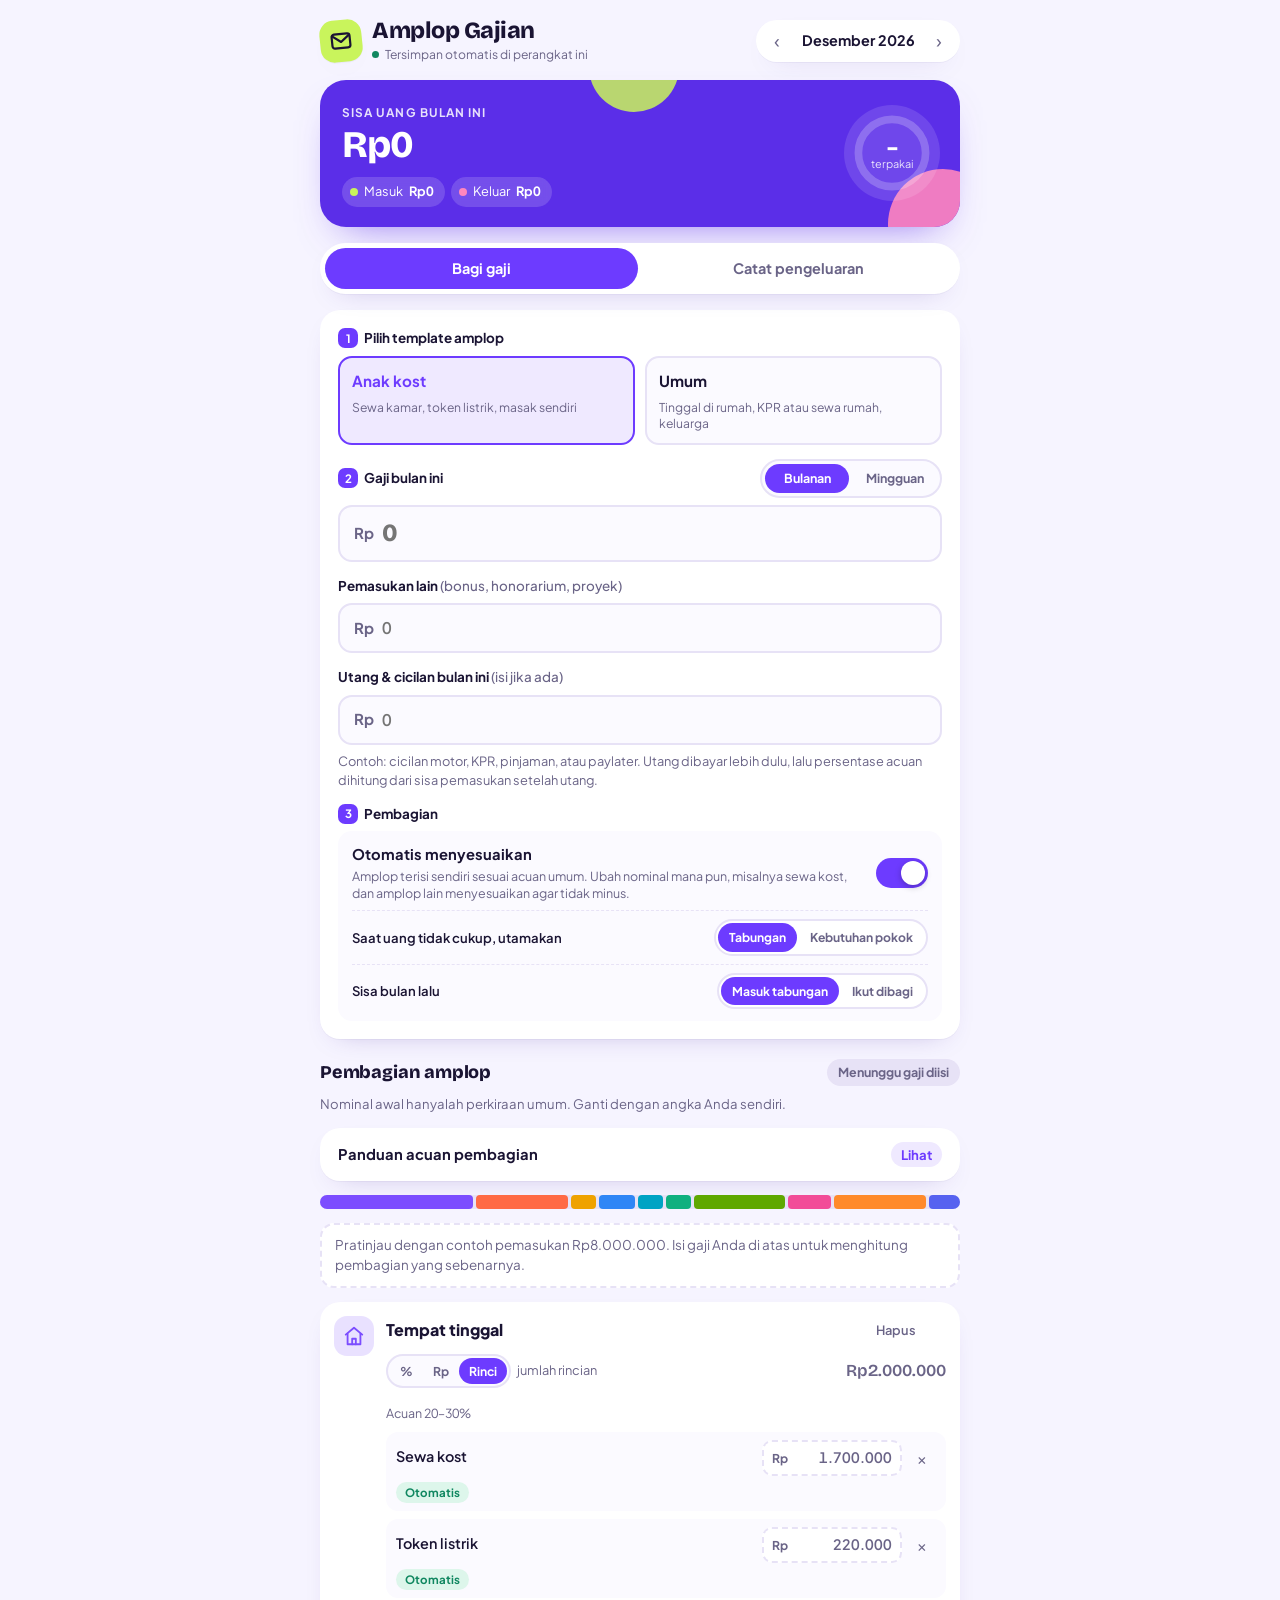
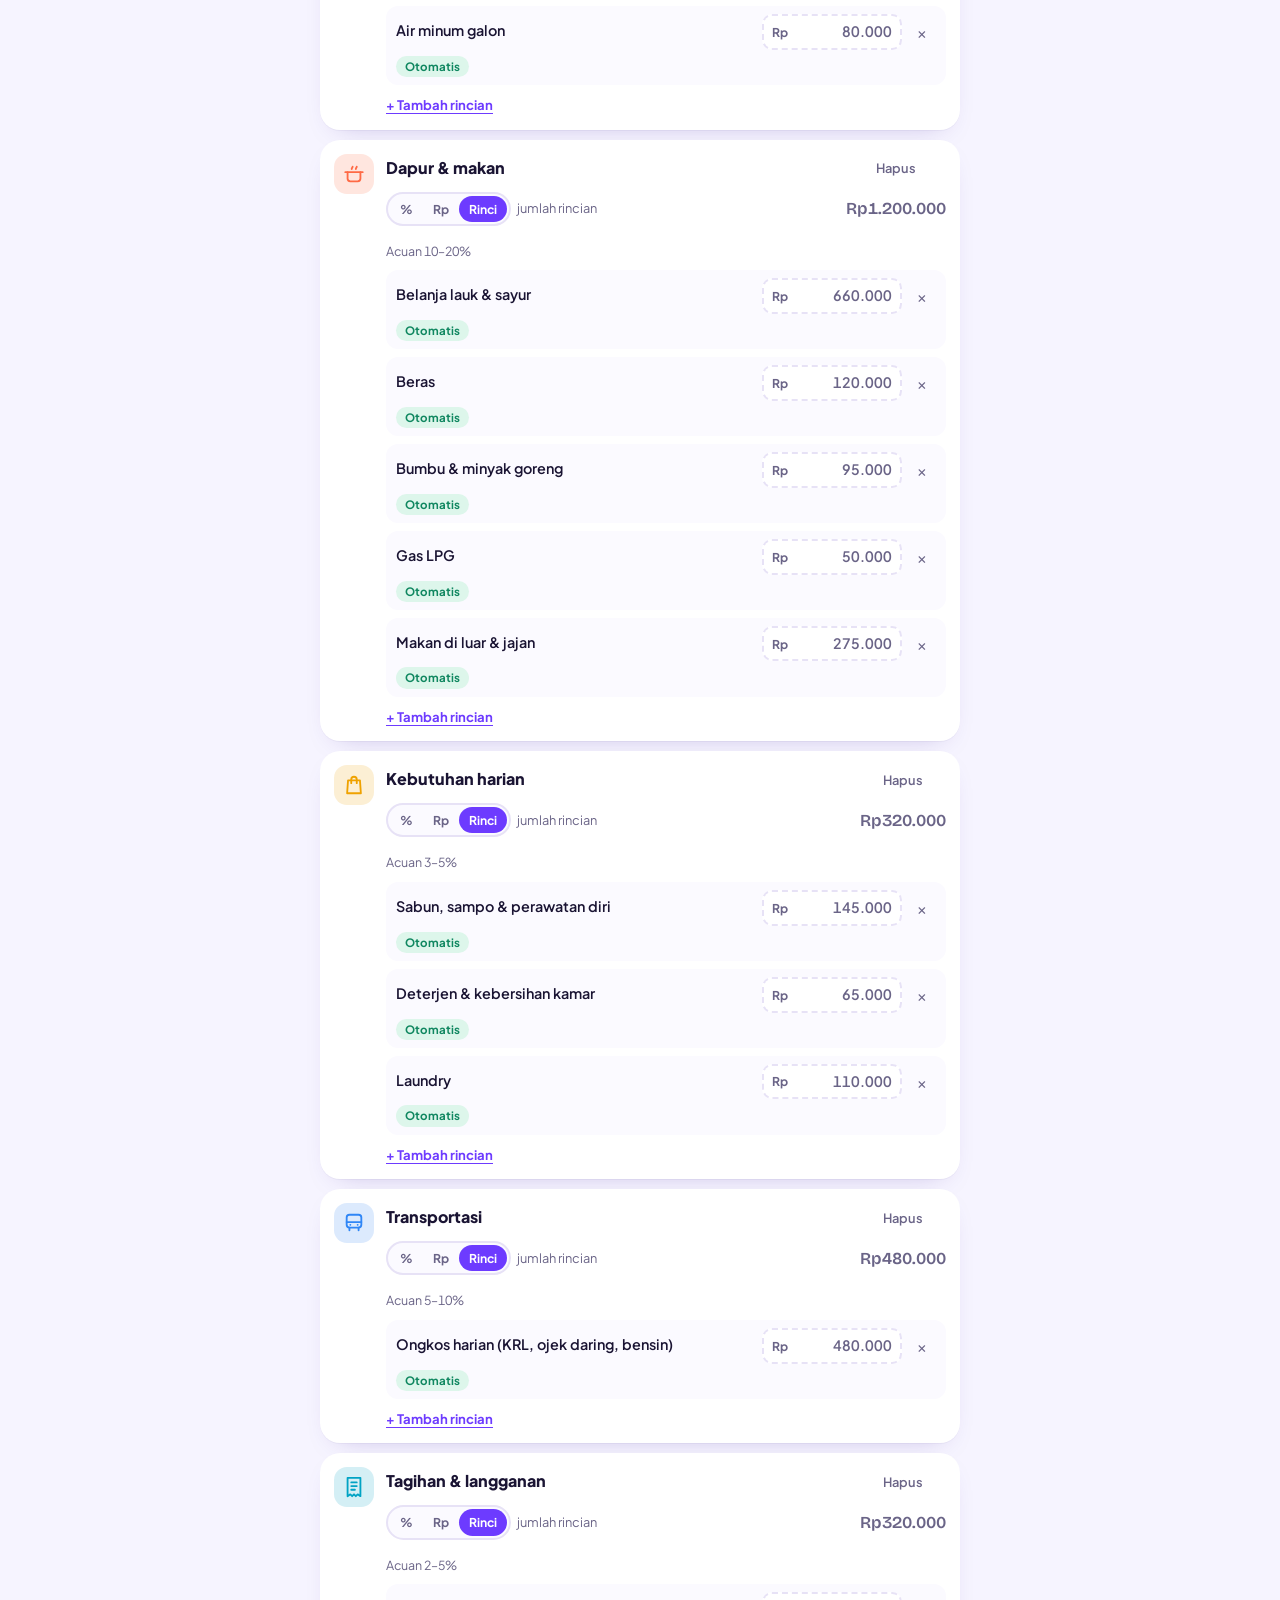
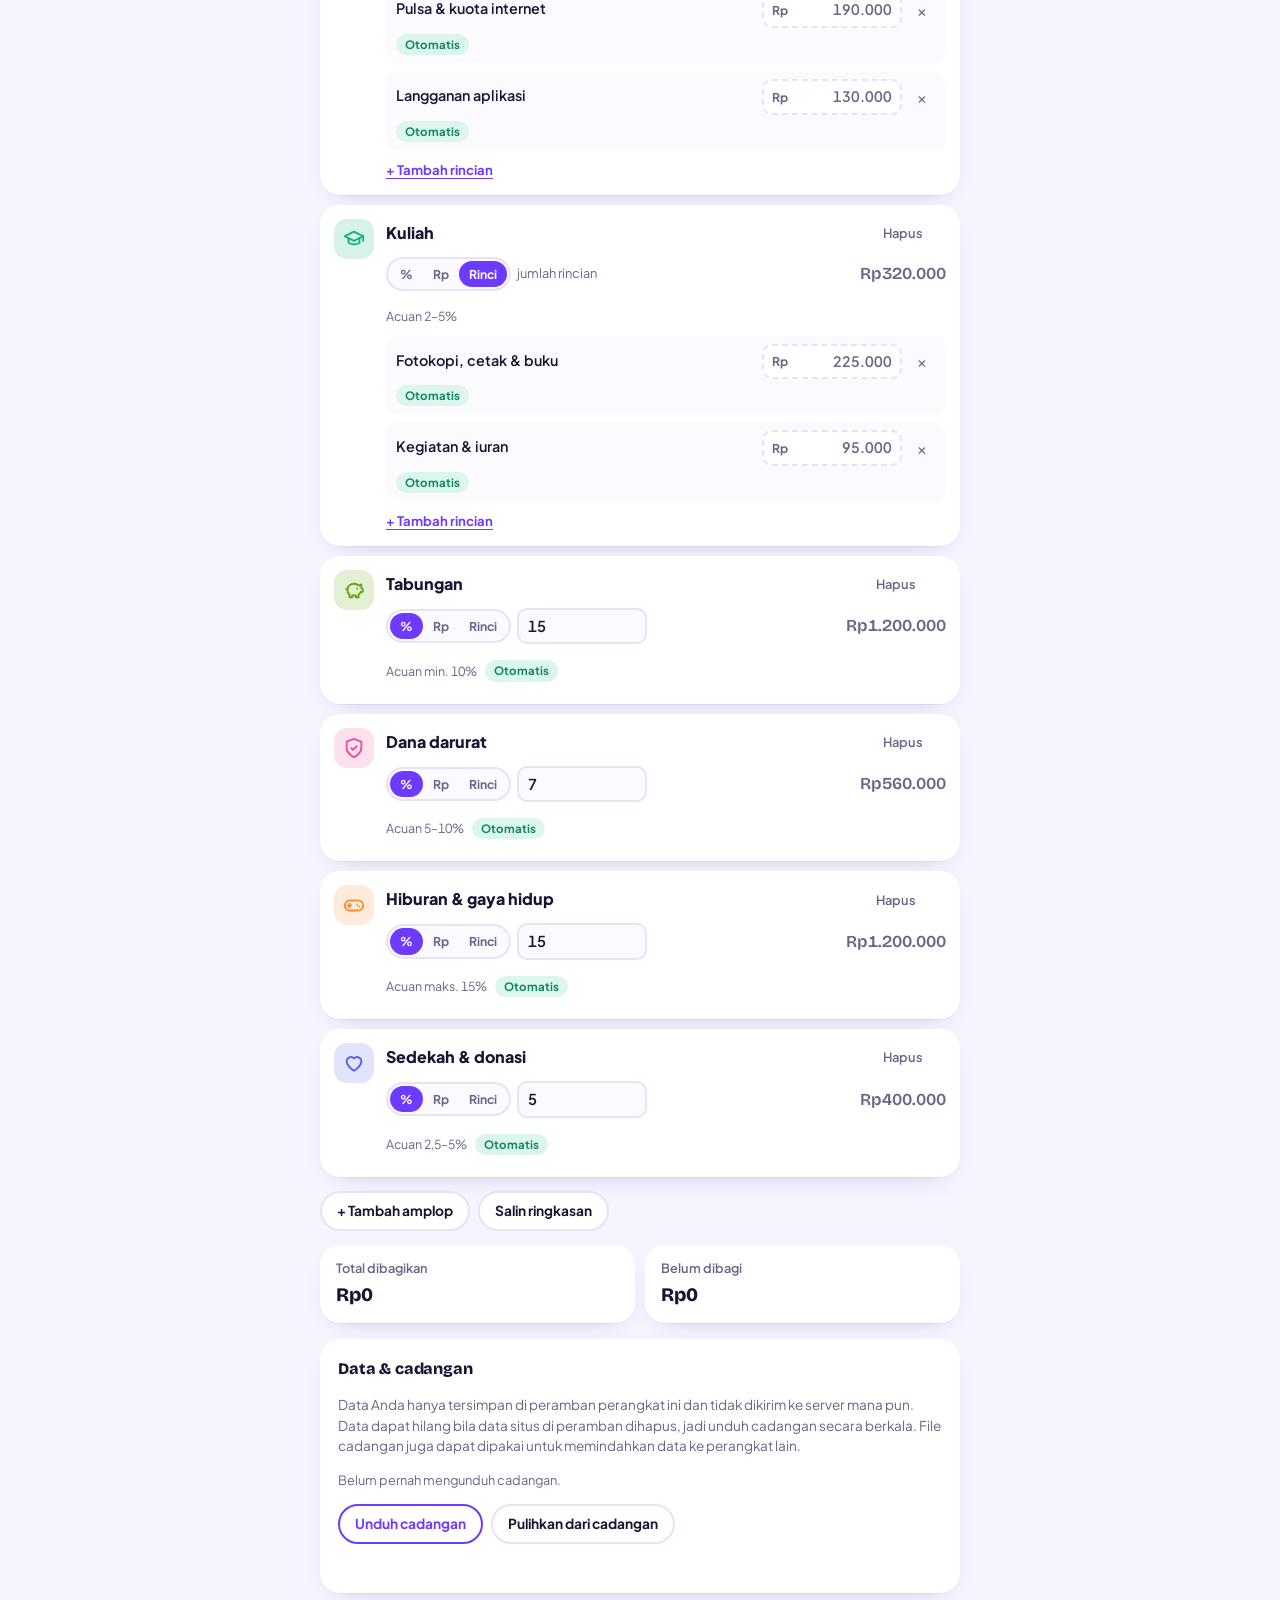
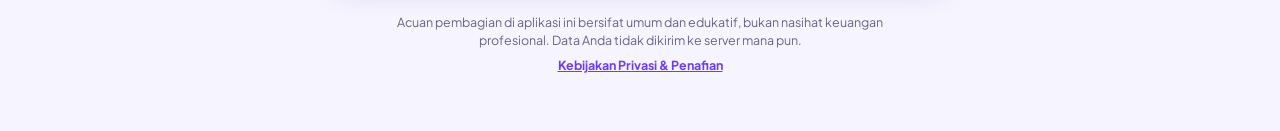
==== commit 91179743: "Istilah acuan umum, sumber acuan, dan pilihan prioritas - 'Ideal' diganti 'acuan'; panduan mencantum" ====
--- a/index.html
+++ b/index.html
@@ -61,6 +61,10 @@
   </nav>
 
   <section class="panel" id="panelBagi" role="tabpanel" aria-labelledby="tabBagi">
+    <div class="frozen" id="frozenNote" hidden>
+      <span id="frozenText"></span>
+      <button type="button" class="link" id="unfreeze">Pakai rencana terbaru untuk bulan ini</button>
+    </div>
     <div class="card">
       <div class="field">
         <span class="flabel" id="tplLbl"><span class="step">1</span>Pilih template amplop</span>
@@ -113,7 +117,7 @@
       <div class="field">
         <label for="inUtang">Utang &amp; cicilan bulan ini <span class="opt">(isi jika ada)</span></label>
         <div class="money"><span>Rp</span><input id="inUtang" inputmode="numeric" autocomplete="off" placeholder="0"></div>
-        <small class="fhint debt-hint" id="utangHint">Contoh: cicilan motor, KPR, pinjaman, atau paylater. Utang dibayar lebih dulu, lalu persentase ideal dihitung dari sisa pemasukan setelah utang.</small>
+        <small class="fhint debt-hint" id="utangHint">Contoh: cicilan motor, KPR, pinjaman, atau paylater. Utang dibayar lebih dulu, lalu persentase acuan dihitung dari sisa pemasukan setelah utang.</small>
       </div>
       <div class="field">
         <span class="flabel"><span class="step">3</span>Pembagian</span>
@@ -123,6 +127,14 @@
             <button type="button" class="switch" id="autoSw" role="switch" aria-checked="true" aria-label="Pembagian otomatis"><span></span></button>
           </div>
           <button type="button" class="link" id="unlockAll" hidden>Kembalikan semua nominal ke otomatis</button>
+          <div class="opt-row" id="prioRow">
+            <span id="prioLbl">Saat uang tidak cukup, utamakan</span>
+            <div class="mini-seg" id="prioSeg" role="group" aria-labelledby="prioLbl"><button type="button" data-v="save">Tabungan</button><button type="button" data-v="need">Kebutuhan pokok</button></div>
+          </div>
+          <div class="opt-row">
+            <span id="carryLbl">Sisa bulan lalu</span>
+            <div class="mini-seg" id="carrySeg" role="group" aria-labelledby="carryLbl"><button type="button" data-v="save">Masuk tabungan</button><button type="button" data-v="split">Ikut dibagi</button></div>
+          </div>
         </div>
       </div>
     </div>
@@ -133,21 +145,21 @@
     </div>
     <p class="hint">Nominal awal hanyalah perkiraan umum. Ganti dengan angka Anda sendiri.</p>
     <details class="guide" id="guide">
-      <summary>Panduan persentase ideal</summary>
+      <summary>Panduan acuan pembagian</summary>
       <div class="guide-body">
-        <p>Acuan ini mengadaptasi pola umum 50/30/20 (kebutuhan, keinginan, tabungan). Porsi kebutuhan dibuat sedikit lebih besar, sekitar 60%, karena biaya tempat tinggal dan makan di kota besar umumnya menyerap porsi yang lebih tinggi.</p>
+        <p>Acuan ini mengadaptasi pola 50/30/20 (kebutuhan, keinginan, tabungan) yang dipopulerkan oleh Elizabeth Warren dan Amelia Warren Tyagi dalam buku <em>All Your Worth</em> (2005). Porsi kebutuhan dibuat sedikit lebih besar, sekitar 60%, karena biaya tempat tinggal dan makan di kota besar umumnya menyerap porsi yang lebih tinggi. Rentang per amplop dan angka lainnya merupakan penyesuaian umum, bukan standar resmi.</p>
         <ul>
           <li><strong>Kebutuhan pokok, maksimal ±60%.</strong> Anak kost: tempat tinggal 20–30%, dapur dan makan 10–20%, transportasi 5–10%, kebutuhan harian 3–5%, tagihan 2–5%, kuliah 2–5%. Umum: tempat tinggal 15–30%, makan 10–20%, transportasi 5–12%, kebutuhan harian 3–6%, tagihan 2–5%, kesehatan 2–5%, keluarga dan orang tua maksimal 10%.</li>
           <li><strong>Tabungan dan dana darurat, minimal 20%</strong>: tabungan minimal 10%, dana darurat 5–10% sampai terkumpul 3–6 kali pengeluaran bulanan.</li>
           <li><strong>Hiburan dan gaya hidup, maksimal 15%.</strong></li>
           <li><strong>Sedekah dan donasi, sekitar 2,5–5%.</strong></li>
         </ul>
-        <p><strong>Rincian di dalam amplop.</strong> Setiap amplop berincian memiliki pagu. Jika pagu dikosongkan, pagu mengikuti persentase ideal dari pemasukan; jika diisi, pagu mengikuti angka Anda. Saran tiap rincian dihitung dari pagu tersebut, misalnya tempat tinggal anak kost: sewa 85%, listrik 11%, galon 4%; tempat tinggal umum: sewa atau KPR 65%, listrik 15%, internet 10%, air 5%, iuran lingkungan 5%. Rincian yang Anda tambahkan sendiri, termasuk cicilan, mengurangi pagu lebih dulu sebelum sisanya dibagi.</p>
+        <p><strong>Rincian di dalam amplop.</strong> Setiap amplop berincian memiliki pagu. Jika pagu dikosongkan, pagu mengikuti persentase acuan dari pemasukan; jika diisi, pagu mengikuti angka Anda. Saran tiap rincian dihitung dari pagu tersebut, misalnya tempat tinggal anak kost: sewa 85%, listrik 11%, galon 4%; tempat tinggal umum: sewa atau KPR 65%, listrik 15%, internet 10%, air 5%, iuran lingkungan 5%. Rincian yang Anda tambahkan sendiri, termasuk cicilan, mengurangi pagu lebih dulu sebelum sisanya dibagi.</p>
         <p><strong>Gaji mingguan.</strong> Pilih skema Mingguan jika penghasilan Anda diterima per minggu, misalnya pekerja harian, pengemudi daring, atau pekerja lepas. Total sebulan dihitung dari gaji per minggu dikalikan jumlah hari gajian di bulan tersebut (4 atau 5 kali). Karena penghasilan mingguan cenderung naik turun, acuan dana darurat dinaikkan menjadi 7–12% dan hiburan dibatasi maksimal 12%. Biaya bulanan seperti sewa sebaiknya dicicil sedikit setiap minggu, dan di bulan dengan lima kali gajian, gajian kelima sebaiknya langsung masuk tabungan atau dana darurat.</p>
-        <p><strong>Pembagian otomatis.</strong> Saat aktif, semua amplop dan rincian terisi sendiri sesuai acuan ideal begitu gaji diisi. Jika Anda mengubah satu nominal, misalnya sewa kost menjadi Rp1.500.000, nominal itu dikunci dan amplop lain menyesuaikan agar tidak minus. Semua amplop ikut otomatis, termasuk tabungan dan dana darurat. Urutan pengurangannya: hiburan, makan di luar, dan langganan lebih dulu; lalu kebutuhan lain dihemat hingga 85% dari acuannya; lalu sedekah, tabungan, dan dana darurat sampai batas minimalnya; baru kemudian kebutuhan lain hingga 70%. Amplop yang Anda tambahkan sendiri ikut otomatis setelah diberi kelompok (kebutuhan, tabungan, keinginan, atau sosial) dan acuan persennya. Tabungan dan dana darurat tidak menjadi prioritas pengurangan, dan jika ada sisa, sisanya justru masuk ke tabungan dan dana darurat.</p>
+        <p><strong>Pembagian otomatis.</strong> Saat aktif, semua amplop dan rincian terisi sendiri sesuai acuan umum begitu gaji diisi. Jika Anda mengubah satu nominal, misalnya sewa kost menjadi Rp1.500.000, nominal itu dikunci dan amplop lain menyesuaikan agar tidak minus. Semua amplop ikut otomatis, termasuk tabungan dan dana darurat. Hiburan, makan di luar, dan langganan selalu dikurangi lebih dulu. Selanjutnya bergantung pada pilihan Anda: jika <em>Tabungan</em> diutamakan, kebutuhan lain dihemat hingga 85% dari acuannya sebelum tabungan dan dana darurat turun ke batas minimalnya; jika <em>Kebutuhan pokok</em> diutamakan, urutannya dibalik. Setelah itu kebutuhan lain dapat turun hingga 70%. Amplop yang Anda tambahkan sendiri ikut otomatis setelah diberi kelompok (kebutuhan, tabungan, keinginan, atau sosial) dan acuan persennya. Jika ada sisa, sisanya masuk ke tabungan dan dana darurat.</p>
         <p>Urutan prioritas saat gajian: sisihkan tabungan dan dana darurat lebih dulu, lalu bayar sewa dan tagihan tetap, baru kemudian kebutuhan harian dan hiburan. </p>
-        <p><strong>Utang dan cicilan.</strong> Isi pada kolom tersendiri di atas. Utang dibayar lebih dulu dari pemasukan, lalu seluruh persentase ideal dihitung dari sisa pemasukan setelah utang. Total cicilan sebaiknya tidak melebihi 30% pemasukan; di atas 40% sudah tergolong berat.</p>
-        <p><strong>Sisa bulan lalu.</strong> Uang yang tersisa di akhir bulan (pemasukan dikurangi utang dan pengeluaran yang dicatat) otomatis ditambahkan ke total uang bulan berikutnya.</p>
+        <p><strong>Utang dan cicilan.</strong> Isi pada kolom tersendiri di atas. Utang dibayar lebih dulu dari pemasukan, lalu seluruh persentase acuan dihitung dari sisa pemasukan setelah utang. Total cicilan sebaiknya tidak melebihi 30% pemasukan; di atas 40% sudah tergolong berat.</p>
+        <p><strong>Sisa bulan lalu.</strong> Uang yang tersisa di akhir bulan (pemasukan dikurangi utang dan pengeluaran yang dicatat) otomatis terbawa ke bulan berikutnya. Secara bawaan, sisa ini langsung masuk amplop Tabungan; Anda dapat memilih agar sisa ikut dibagi ke semua amplop.</p>
         <p class="fine">Angka di atas adalah pedoman umum perencanaan keuangan pribadi, bukan nasihat keuangan profesional. Sesuaikan dengan kondisi dan biaya hidup di kota Anda.</p>
       </div>
     </details>
@@ -201,6 +213,20 @@
       <p class="form-msg" id="txMsg" role="status"></p>
     </form>
 
+    <details class="guide recon" id="recon">
+      <summary>Cocokkan dengan saldo sebenarnya</summary>
+      <div class="guide-body">
+        <p>Jika ada pengeluaran yang lupa dicatat, sisa uang di aplikasi akan lebih besar dari kenyataan. Isi total uang Anda saat ini, yaitu saldo rekening, dompet, dan dompet digital. Selisihnya akan dicatat sebagai koreksi agar angka kembali akurat.</p>
+        <div class="recon-row"><span>Sisa uang menurut catatan</span><b id="reconApp">Rp0</b></div>
+        <div class="field">
+          <label for="reconIn">Total uang Anda saat ini</label>
+          <div class="money"><span>Rp</span><input id="reconIn" inputmode="numeric" autocomplete="off" placeholder="0"></div>
+        </div>
+        <button type="button" class="primary" id="reconBtn">Cocokkan</button>
+        <p class="form-msg" id="reconMsg" role="status"></p>
+      </div>
+    </details>
+
     <div class="sec-head"><h2>Sisa per amplop</h2><small>Ketuk kartu untuk mencatat</small></div>
     <p class="note" id="catatNote" hidden>Gaji bulan ini belum diisi, sehingga setiap amplop masih bernilai Rp0. Isi gaji di tab Bagi gaji.</p>
     <ul class="env-list" id="envList"></ul>
--- a/styles.css
+++ b/styles.css
@@ -354,6 +354,19 @@
 .tx-pos{font-size:.78rem;color:var(--muted);overflow-wrap:anywhere}
 .tx-amt{font-family:var(--f-display);font-weight:800;font-variant-numeric:tabular-nums;white-space:nowrap}
 
+.opt-row{display:flex;flex-wrap:wrap;align-items:center;justify-content:space-between;gap:6px 10px;padding-top:8px;border-top:1px dashed var(--line);font-size:.82rem;font-weight:600}
+.mini-seg{display:flex;background:var(--surface);border:2px solid var(--line);border-radius:999px;padding:2px;gap:2px}
+.mini-seg button{border:0;background:transparent;border-radius:999px;padding:5px 11px;font-size:.76rem;font-weight:700;color:var(--muted);transition:background .2s,color .2s}
+.mini-seg button[aria-pressed="true"]{background:var(--btn);color:var(--btn-ink)}
+
+/* Rencana bulan yang dibekukan */
+.frozen{display:flex;flex-direction:column;align-items:flex-start;gap:6px;padding:12px 14px;border-radius:var(--r-sm);background:var(--accent-soft);font-size:.84rem;animation:rise .4s cubic-bezier(.2,.8,.2,1) both}
+.frozen .link{font-size:.82rem}
+
+.recon-row{display:flex;justify-content:space-between;align-items:center;gap:10px;padding:10px 12px;border-radius:var(--r-sm);background:var(--surface-2);font-size:.86rem}
+.recon-row b{font-family:var(--f-display);font-size:1.05rem;font-variant-numeric:tabular-nums}
+.tx-amt.plus{color:var(--good)}
+
 /* Kaki halaman */
 .foot{display:flex;flex-direction:column;align-items:center;gap:6px;text-align:center;font-size:.78rem;color:var(--muted);padding:4px 8px 0;max-width:60ch;margin:0 auto}
 .foot a{color:var(--accent);font-weight:700}
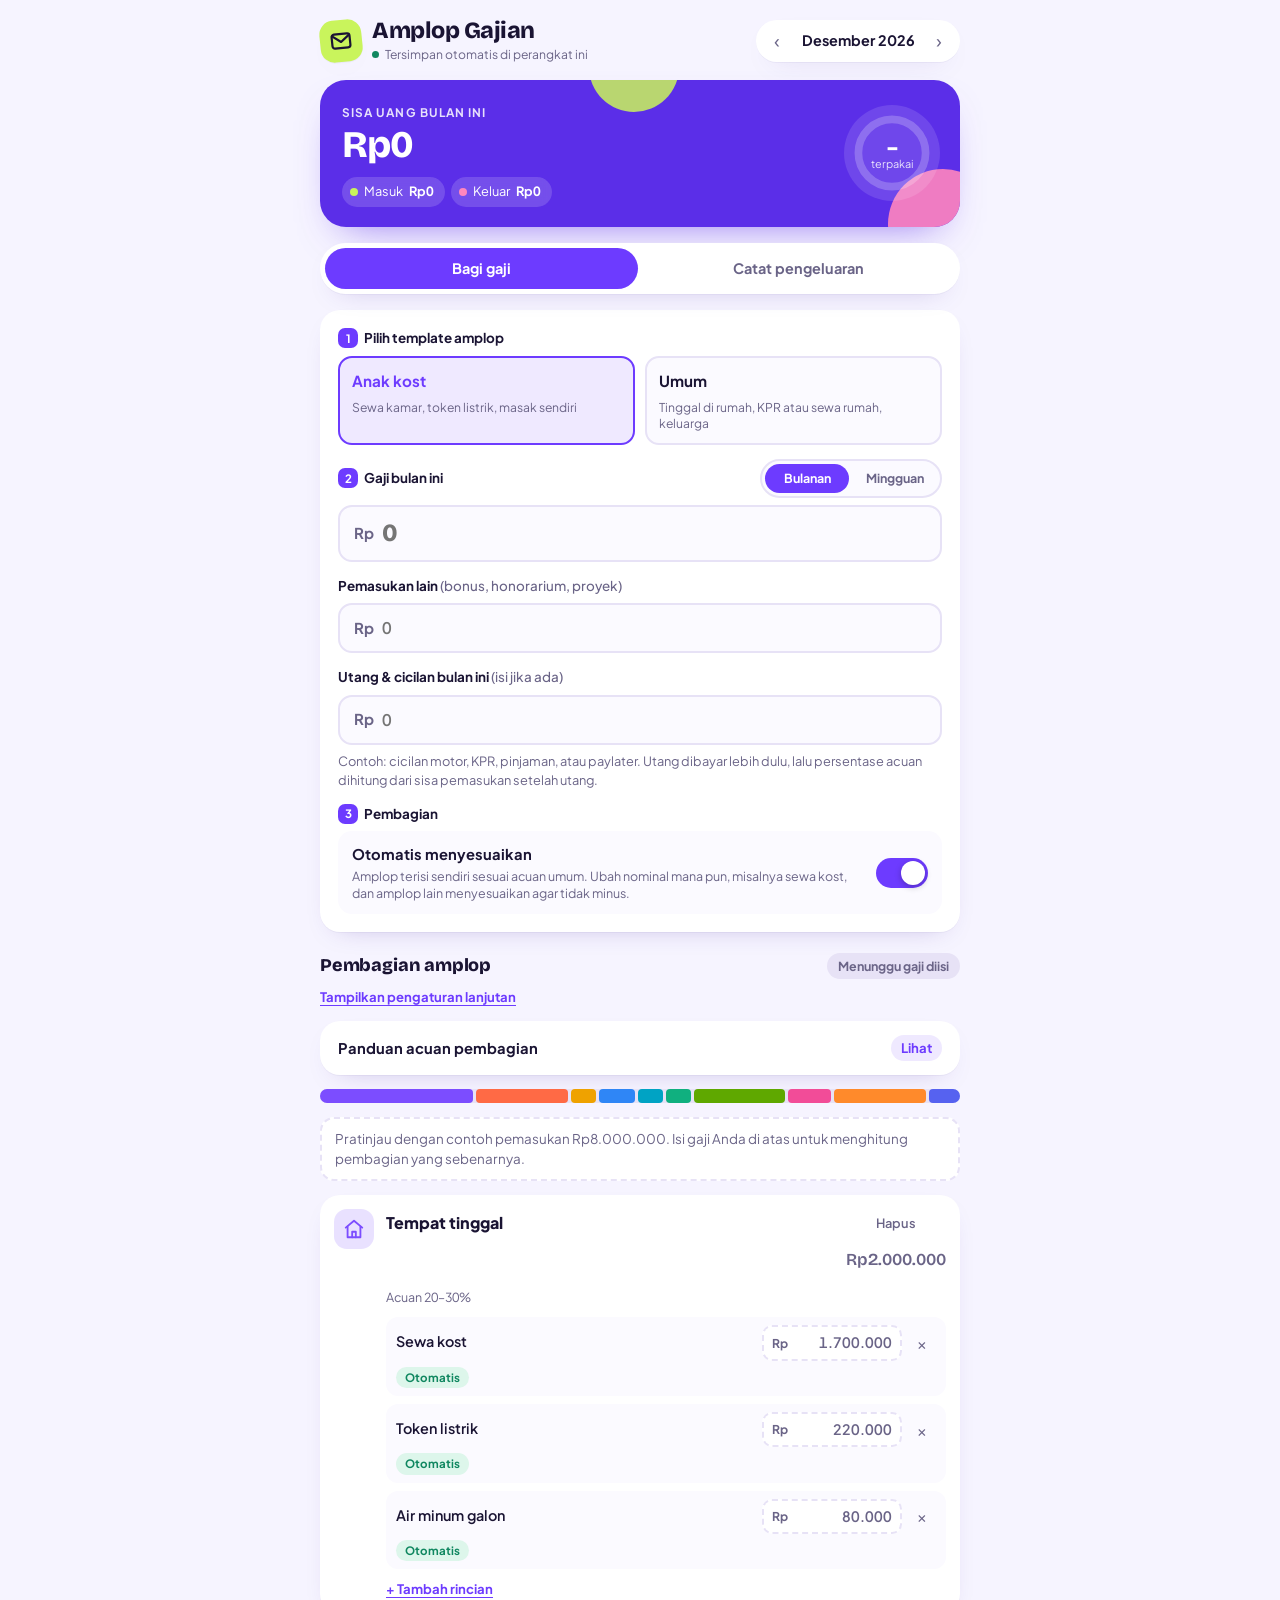
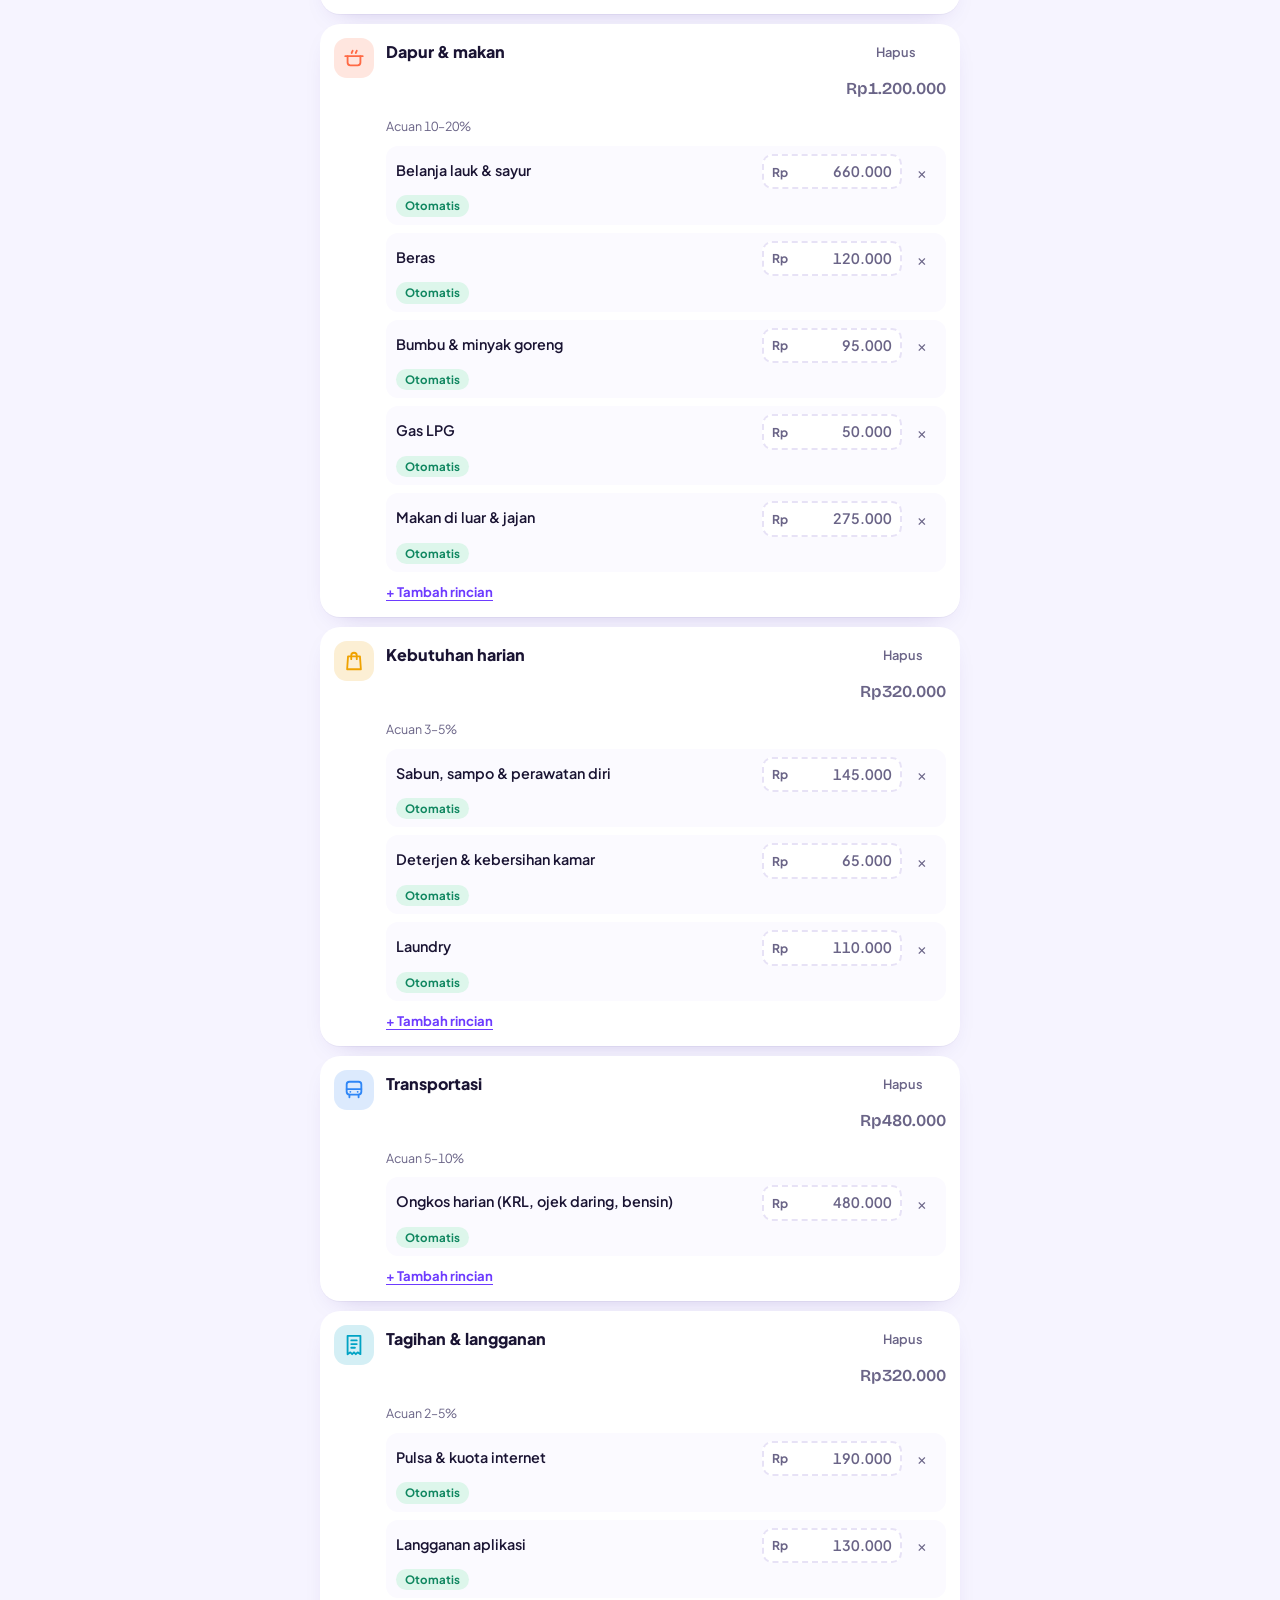
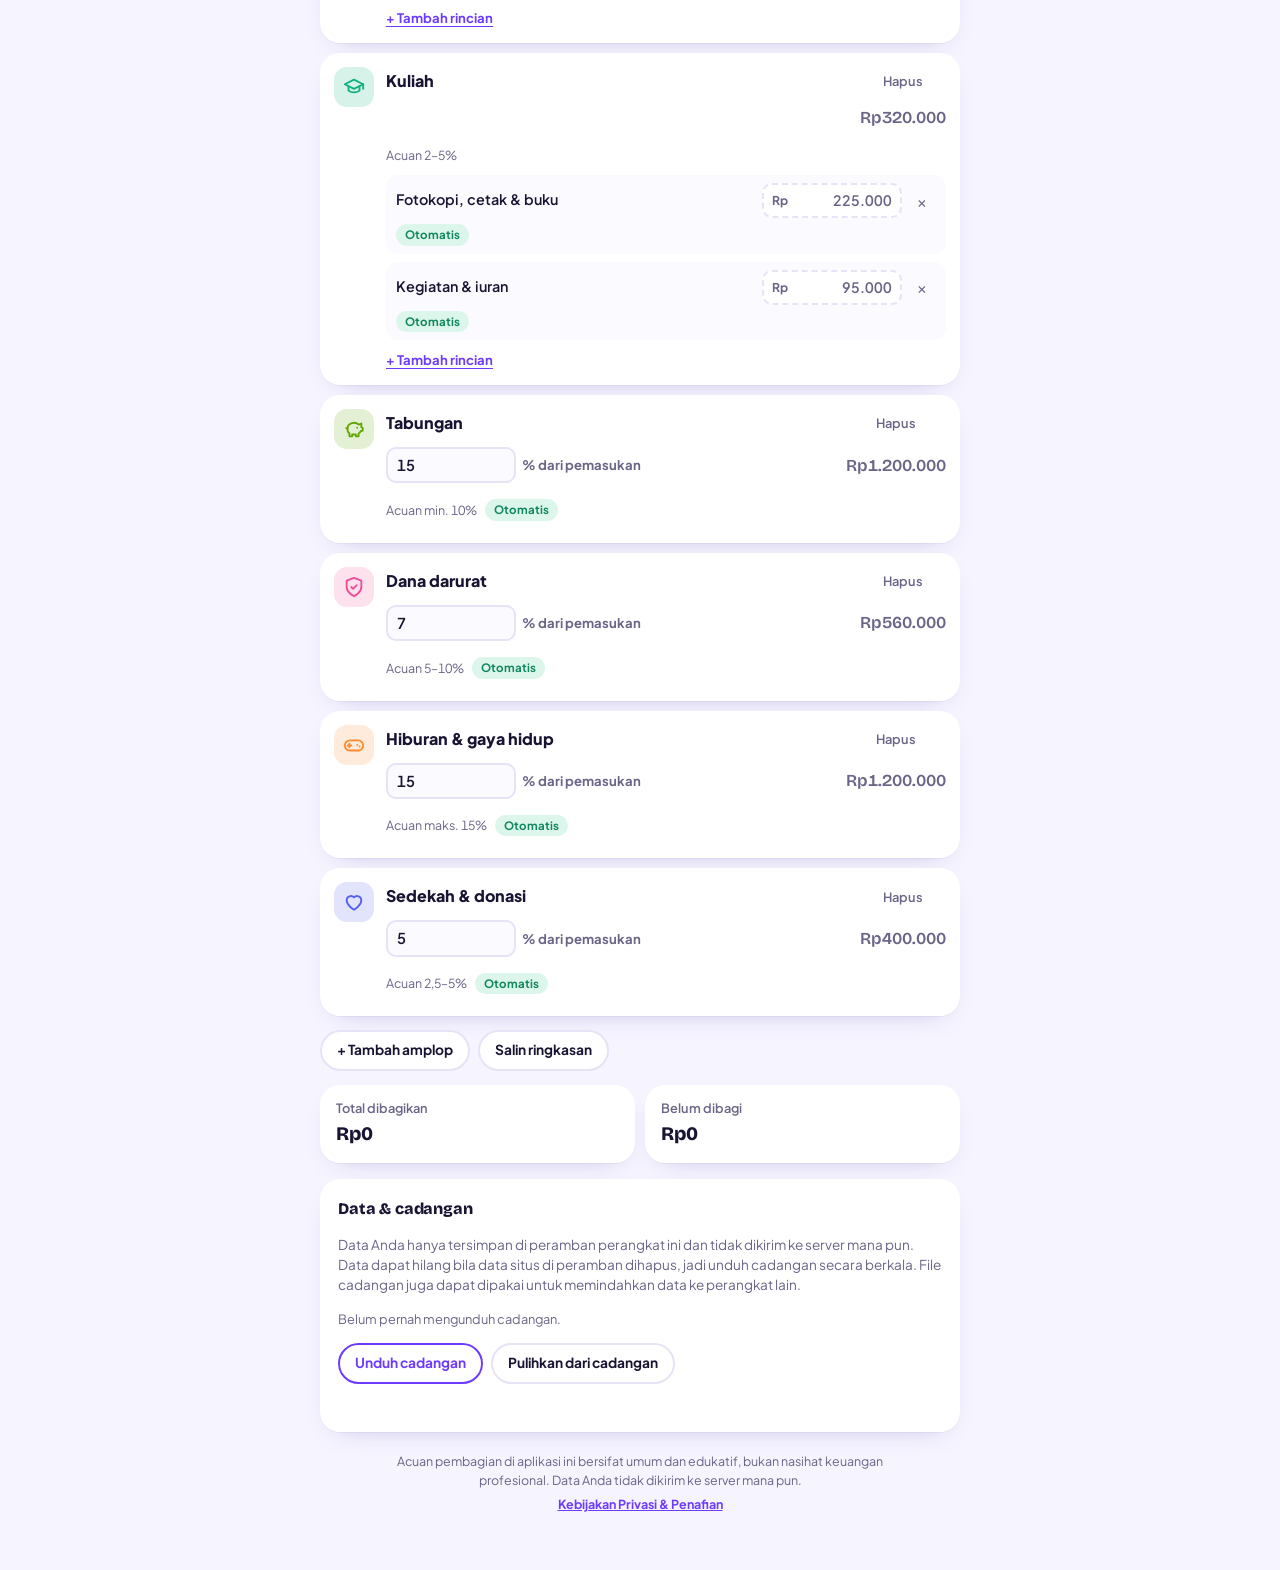
==== commit 92be92eb: "Mode sederhana dan langsung ke tab Catat - Pengaturan lanjutan (jenis %/Rp/Rinci, pagu, ringkasan ke" ====
--- a/index.html
+++ b/index.html
@@ -118,6 +118,11 @@
         <label for="inUtang">Utang &amp; cicilan bulan ini <span class="opt">(isi jika ada)</span></label>
         <div class="money"><span>Rp</span><input id="inUtang" inputmode="numeric" autocomplete="off" placeholder="0"></div>
         <small class="fhint debt-hint" id="utangHint">Contoh: cicilan motor, KPR, pinjaman, atau paylater. Utang dibayar lebih dulu, lalu persentase acuan dihitung dari sisa pemasukan setelah utang.</small>
+        <div class="debt-more" id="debtMore" hidden>
+          <label for="inDebtTotal">Sisa pokok utang di awal bulan ini <span class="opt">(opsional)</span></label>
+          <div class="money"><span>Rp</span><input id="inDebtTotal" inputmode="numeric" autocomplete="off" placeholder="0"></div>
+          <small class="fhint" id="debtEta"></small>
+        </div>
       </div>
       <div class="field">
         <span class="flabel"><span class="step">3</span>Pembagian</span>
@@ -143,6 +148,7 @@
       <h2>Pembagian amplop</h2>
       <span class="pill" id="allocPill"></span>
     </div>
+    <button type="button" class="link adv-toggle" id="advToggle" aria-expanded="false">Tampilkan pengaturan lanjutan</button>
     <p class="hint">Nominal awal hanyalah perkiraan umum. Ganti dengan angka Anda sendiri.</p>
     <details class="guide" id="guide">
       <summary>Panduan acuan pembagian</summary>
--- a/styles.css
+++ b/styles.css
@@ -359,6 +359,13 @@
 .mini-seg button{border:0;background:transparent;border-radius:999px;padding:5px 11px;font-size:.76rem;font-weight:700;color:var(--muted);transition:background .2s,color .2s}
 .mini-seg button[aria-pressed="true"]{background:var(--btn);color:var(--btn-ink)}
 
+.debt-more{display:flex;flex-direction:column;gap:7px;padding:12px 14px;border-radius:var(--r-sm);background:var(--surface-2);animation:rise .4s cubic-bezier(.2,.8,.2,1) both}
+
+/* Mode sederhana: pengaturan lanjutan disembunyikan */
+.adv-toggle{font-size:.82rem;align-self:flex-start;margin-top:-6px}
+body.simple .seg,body.simple .pfrom,body.simple .pagu,body.simple #groupBox,body.simple .opt-row,body.simple .hint{display:none!important}
+.punit{font-size:.82rem;font-weight:700;color:var(--muted)}
+
 /* Rencana bulan yang dibekukan */
 .frozen{display:flex;flex-direction:column;align-items:flex-start;gap:6px;padding:12px 14px;border-radius:var(--r-sm);background:var(--accent-soft);font-size:.84rem;animation:rise .4s cubic-bezier(.2,.8,.2,1) both}
 .frozen .link{font-size:.82rem}
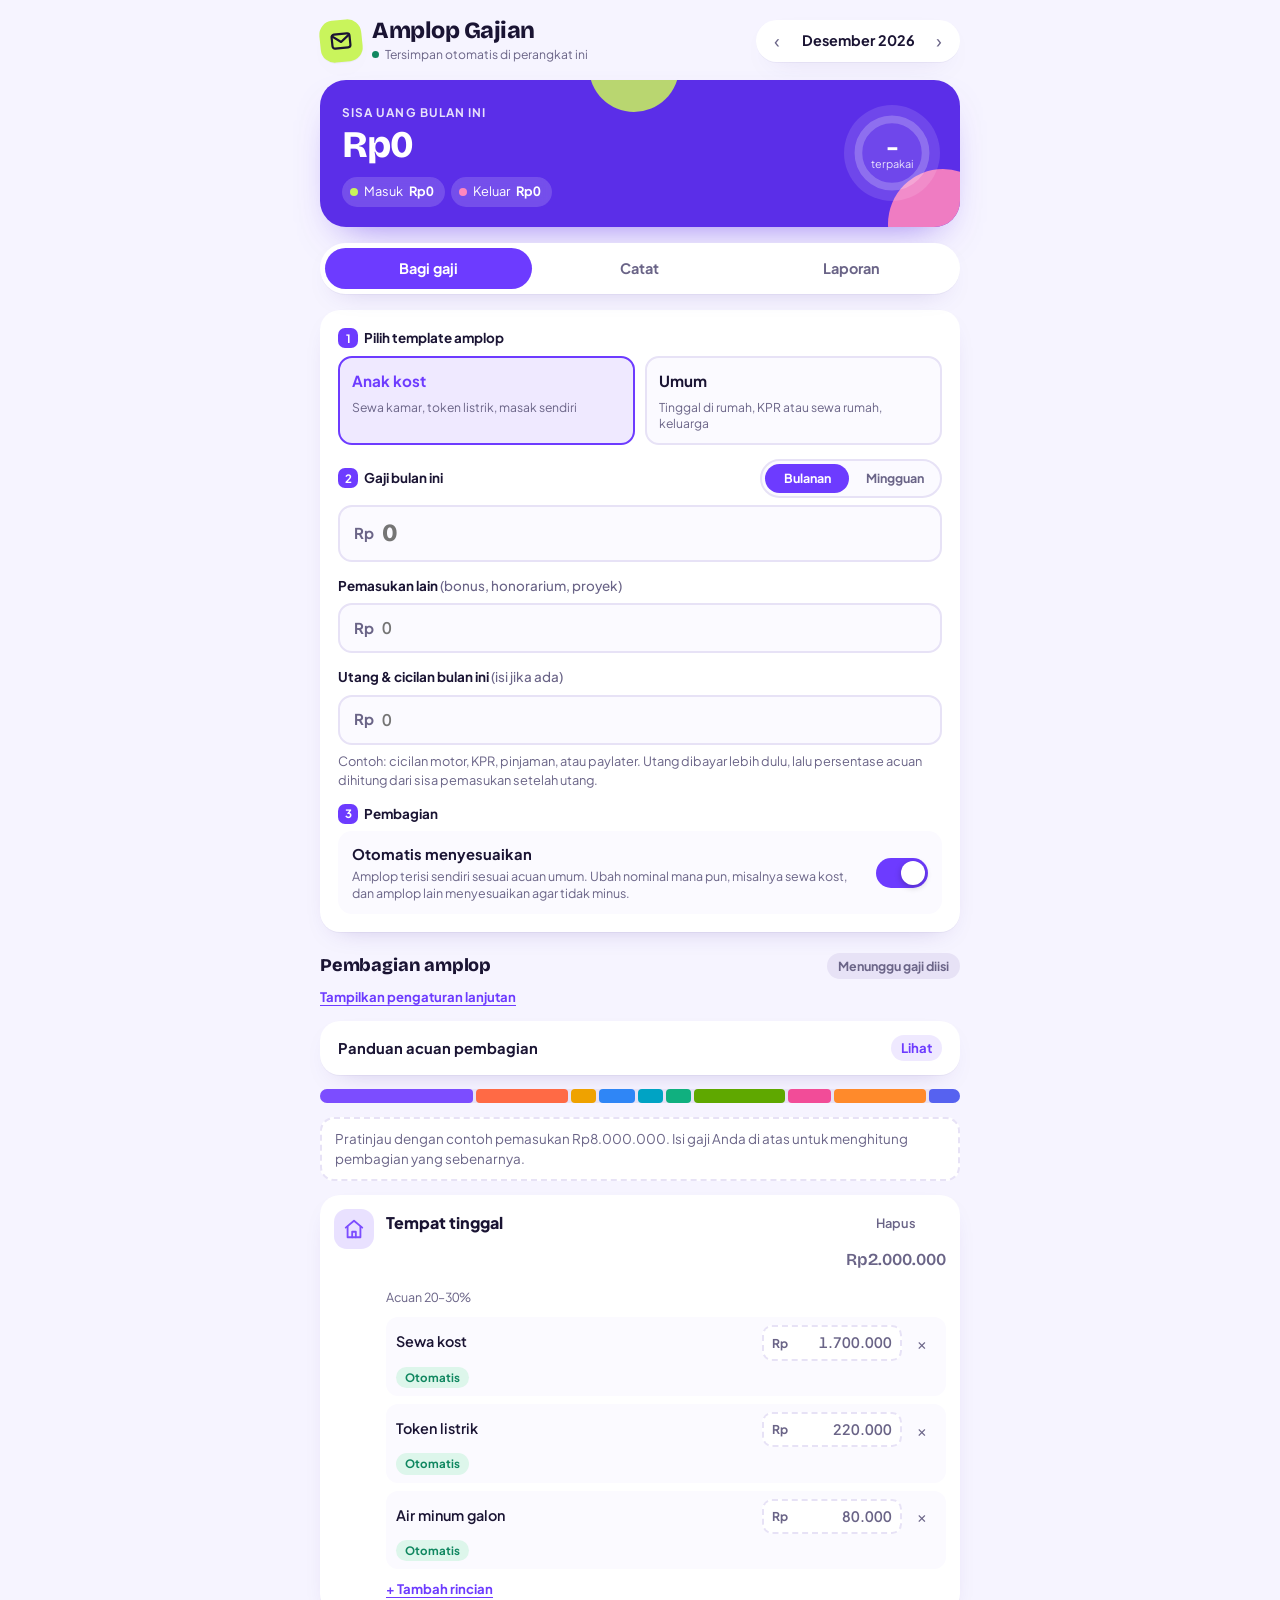
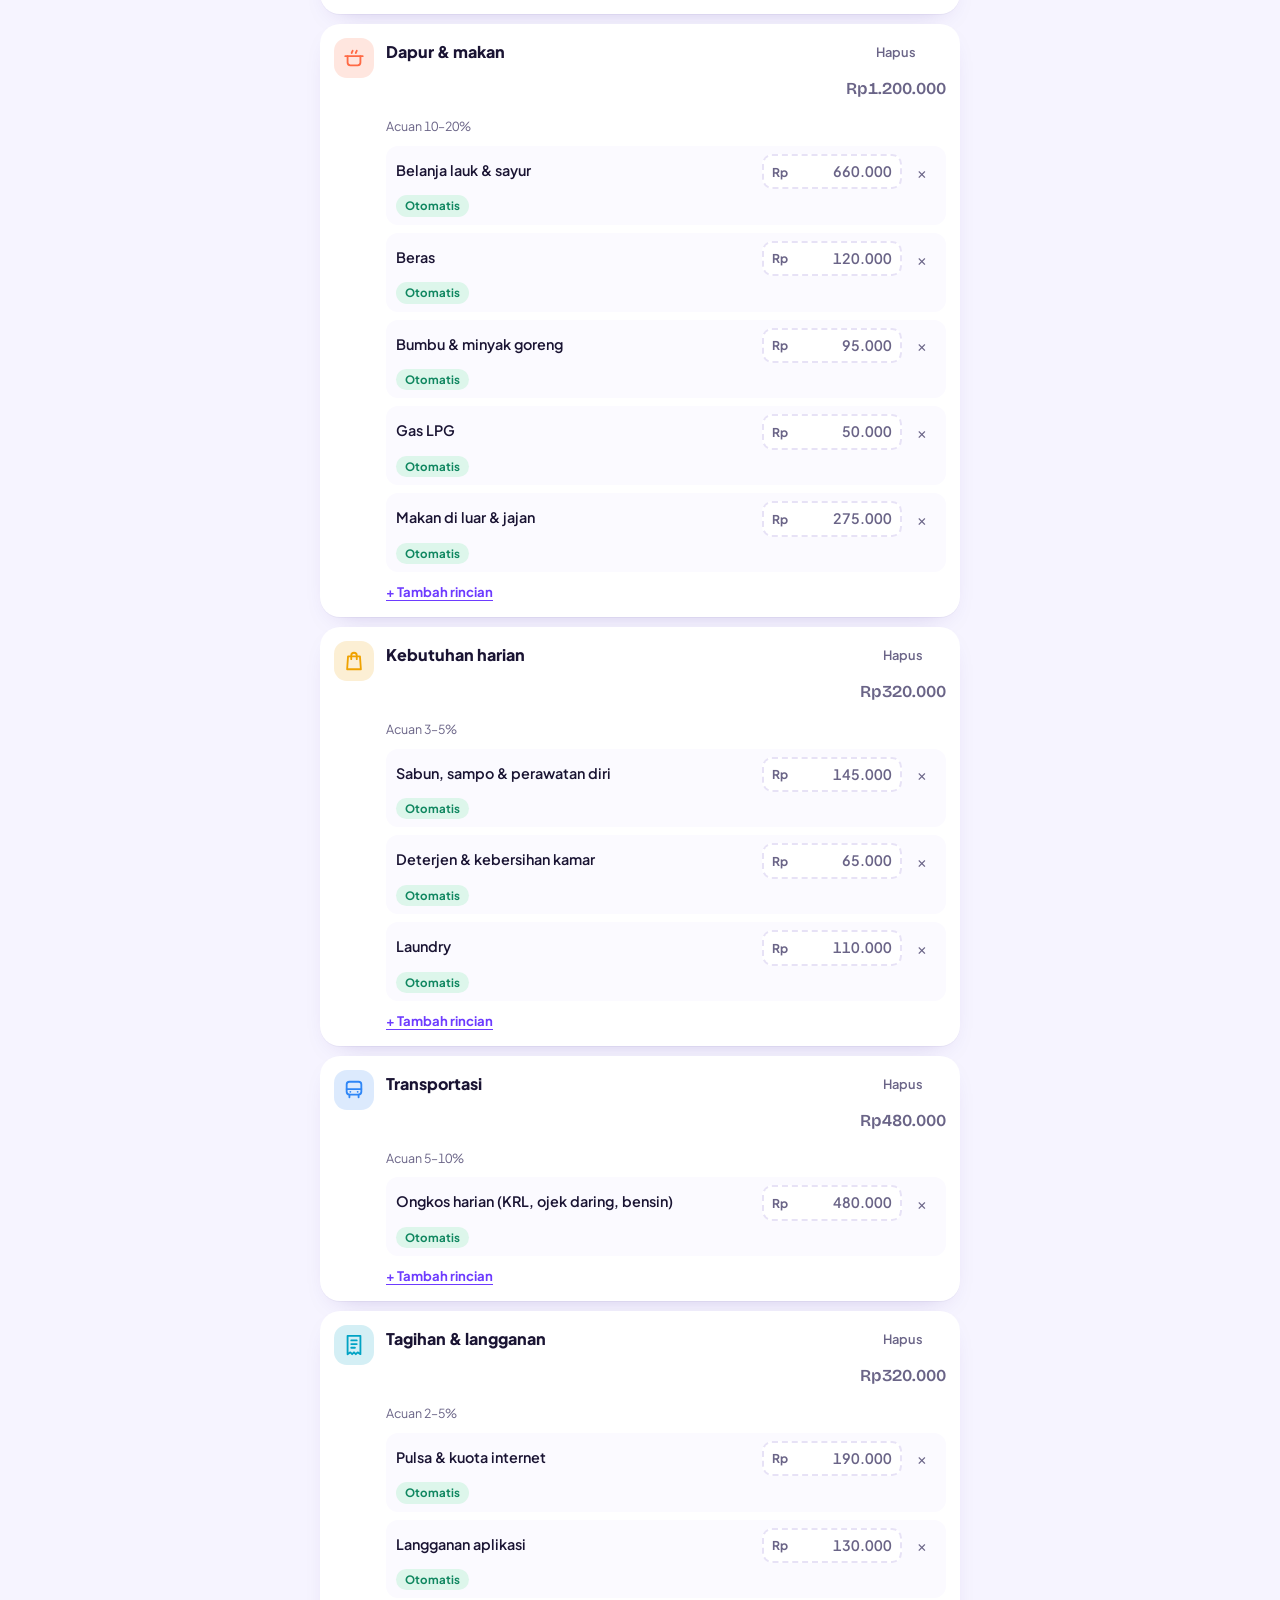
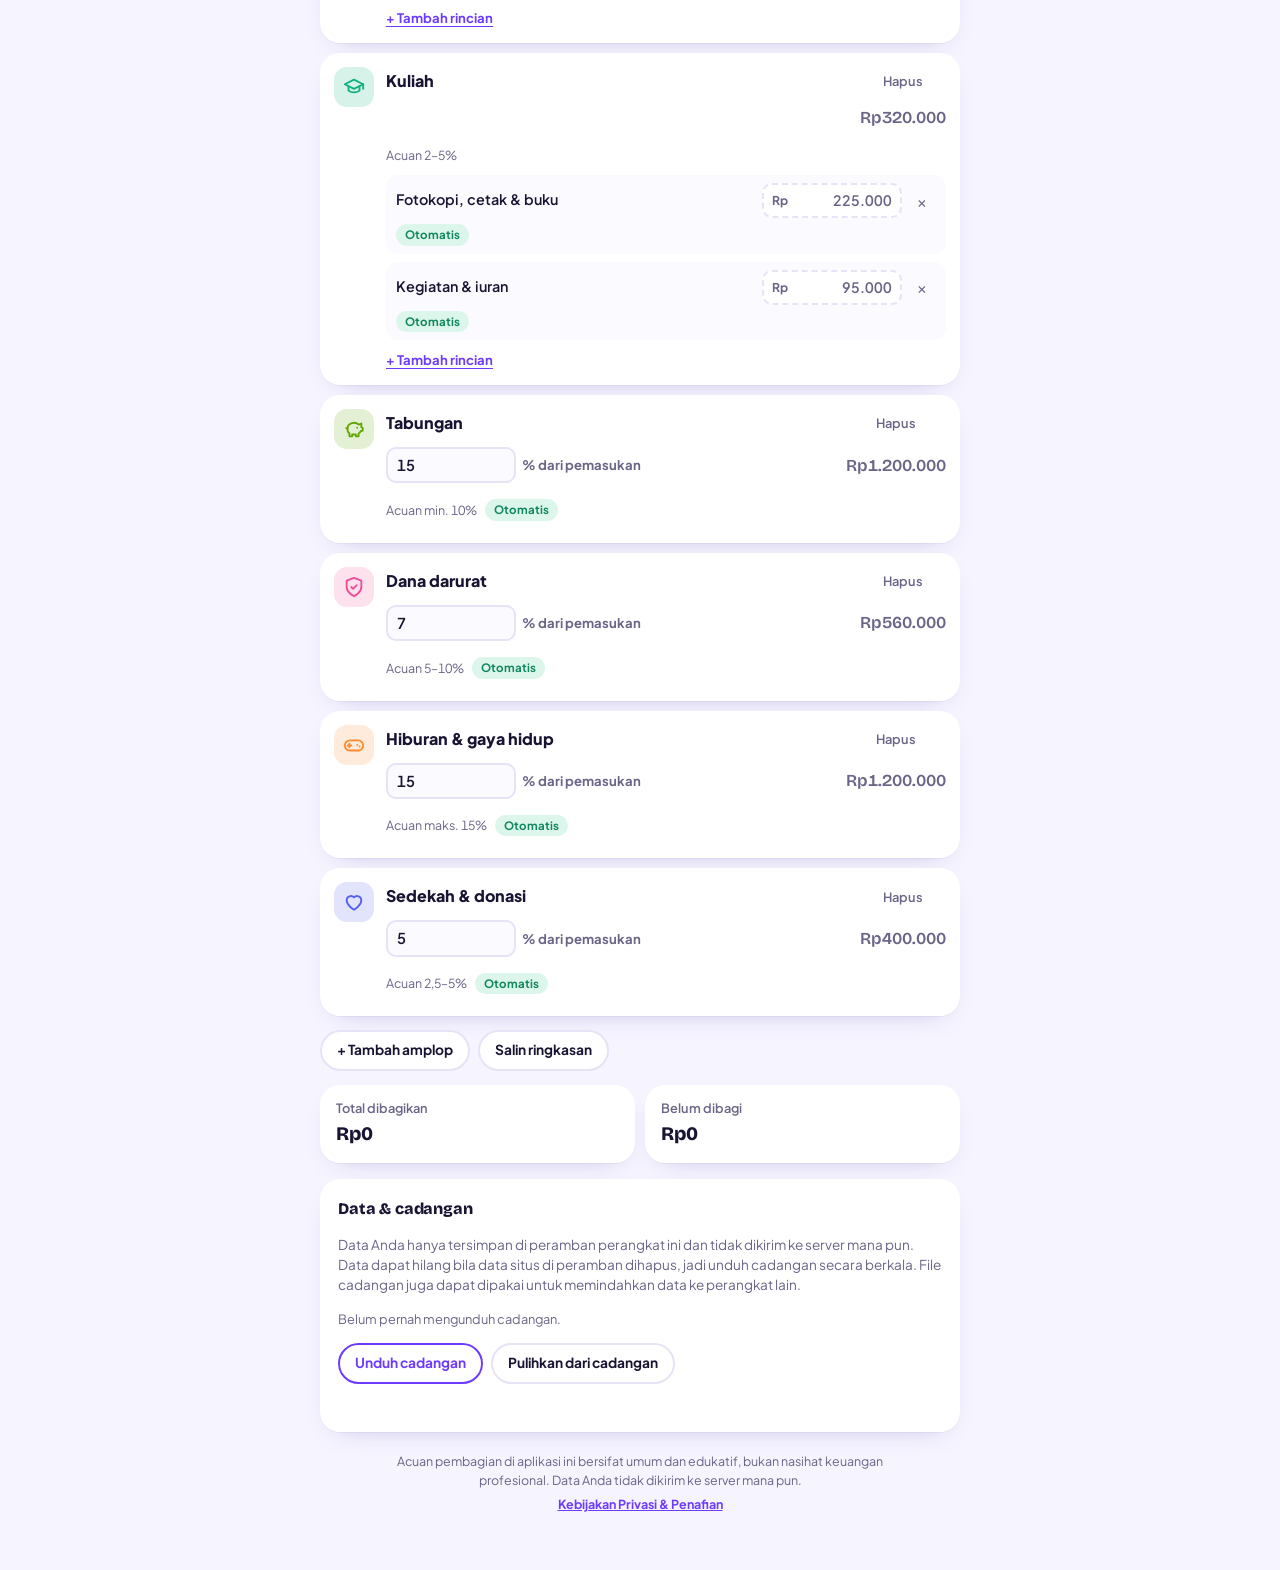
==== commit 92efa557: "Tab Laporan: grafik 6 bulan, pengeluaran per amplop, pencarian, ekspor CSV Co-Authored-By: Claude Op" ====
--- a/index.html
+++ b/index.html
@@ -57,7 +57,8 @@
 
   <nav class="tabs" role="tablist" aria-label="Menu" data-tab="bagi">
     <button type="button" role="tab" id="tabBagi" aria-controls="panelBagi" aria-selected="true">Bagi gaji</button>
-    <button type="button" role="tab" id="tabCatat" aria-controls="panelCatat" aria-selected="false">Catat pengeluaran</button>
+    <button type="button" role="tab" id="tabCatat" aria-controls="panelCatat" aria-selected="false">Catat</button>
+    <button type="button" role="tab" id="tabLapor" aria-controls="panelLapor" aria-selected="false">Laporan</button>
   </nav>
 
   <section class="panel" id="panelBagi" role="tabpanel" aria-labelledby="tabBagi">
@@ -215,7 +216,10 @@
           <input class="plain" id="txDate" type="date" aria-label="Pilih tanggal lain">
         </div>
       </div>
-      <button type="submit" class="primary big">Catat pengeluaran</button>
+      <div class="tx-actions">
+        <button type="submit" class="primary big" id="txSubmit">Catat pengeluaran</button>
+        <button type="button" class="ghost" id="txCancel" hidden>Batal ubah</button>
+      </div>
       <p class="form-msg" id="txMsg" role="status"></p>
     </form>
 
@@ -238,7 +242,39 @@
     <ul class="env-list" id="envList"></ul>
 
     <div class="sec-head"><h2>Riwayat</h2><small id="txCount"></small></div>
+    <p class="fhint tx-tip">Ketuk catatan untuk mengubahnya.</p>
     <ul class="tx-list" id="txList"></ul>
+  </section>
+
+  <section class="panel" id="panelLapor" role="tabpanel" aria-labelledby="tabLapor" hidden>
+    <section class="card">
+      <div class="sec-head" style="margin:0"><h2>6 bulan terakhir</h2><small>Pemasukan dan pengeluaran</small></div>
+      <div class="chart" id="trendChart" role="img"></div>
+      <div class="legend"><span><i style="background:var(--c1)"></i>Pemasukan</span><span><i style="background:var(--c3)"></i>Pengeluaran (termasuk utang)</span></div>
+      <div class="stat-row" id="trendStats"></div>
+    </section>
+
+    <section class="card">
+      <div class="sec-head" style="margin:0"><h2>Pengeluaran per amplop</h2><small id="catMonth"></small></div>
+      <ul class="cat-bars" id="catBars"></ul>
+    </section>
+
+    <section class="card">
+      <h2>Cari catatan</h2>
+      <div class="field">
+        <label for="search" class="sr">Cari catatan</label>
+        <input class="plain" id="search" type="search" autocomplete="off" placeholder="Cari keterangan atau amplop, misalnya: listrik">
+      </div>
+      <p class="fhint" id="searchInfo">Pencarian mencakup semua bulan.</p>
+      <ul class="tx-list" id="searchList"></ul>
+    </section>
+
+    <section class="card">
+      <h2>Ekspor</h2>
+      <p class="bk-text">Unduh semua catatan pengeluaran dari semua bulan sebagai file CSV yang dapat dibuka di Excel atau Google Sheets.</p>
+      <div class="row-actions"><button type="button" class="ghost accent" id="csvBtn">Unduh CSV</button></div>
+      <p class="form-msg" id="csvMsg" role="status"></p>
+    </section>
   </section>
 
   <section class="card backup" aria-labelledby="bkTitle">
--- a/styles.css
+++ b/styles.css
@@ -105,10 +105,12 @@
 .ring-txt small{font-size:.68rem;opacity:.85}
 
 /* Tab */
-.tabs{position:relative;display:grid;grid-template-columns:1fr 1fr;gap:4px;background:var(--surface);padding:5px;border-radius:999px;box-shadow:var(--shadow)}
+.tabs{position:relative;display:grid;grid-template-columns:repeat(3,1fr);gap:4px;background:var(--surface);padding:5px;border-radius:999px;box-shadow:var(--shadow)}
 .tabs::before,.freq::before{content:"";position:absolute;top:5px;bottom:5px;left:5px;width:calc(50% - 7px);border-radius:999px;background:var(--btn);
   transition:transform .42s cubic-bezier(.3,1.3,.5,1)}
+.tabs::before{width:calc((100% - 18px) / 3)}
 .tabs[data-tab="catat"]::before{transform:translateX(calc(100% + 4px))}
+.tabs[data-tab="lapor"]::before{transform:translateX(calc(200% + 8px))}
 .tabs button{position:relative;z-index:1;border:0;border-radius:999px;padding:10px 8px;background:transparent;font-weight:700;color:var(--muted);font-size:.9rem;transition:color .25s}
 .tabs button[aria-selected="true"]{color:var(--btn-ink)}
 
@@ -389,6 +391,35 @@
 .doc a{color:var(--accent);font-weight:700}
 .back{display:inline-flex;align-items:center;gap:6px;font-weight:700;color:var(--accent);text-decoration:none;font-size:.9rem}
 
+.tx-actions{display:flex;gap:8px;flex-wrap:wrap}
+.tx-actions .primary{flex:1 1 200px}
+#txForm.editing{box-shadow:0 0 0 2px var(--accent), var(--shadow)}
+.tx{cursor:pointer;transition:background .2s}
+.tx:hover{background:var(--surface-2)}
+.tx.sel{background:var(--accent-soft)}
+.tx-tip{margin:-8px 0 0}
+
+/* Laporan */
+.chart{width:100%;overflow-x:auto}
+.chart svg{display:block;width:100%;height:auto;min-width:300px}
+.chart text{fill:var(--muted);font-family:var(--f-body);font-size:10px}
+.chart .grid{stroke:var(--line);stroke-width:1}
+.legend{display:flex;flex-wrap:wrap;gap:6px 14px;font-size:.78rem;color:var(--muted)}
+.legend span{display:inline-flex;align-items:center;gap:6px}
+.legend i{width:10px;height:10px;border-radius:3px}
+.stat-row{display:grid;grid-template-columns:repeat(auto-fit,minmax(130px,1fr));gap:8px}
+.stat{padding:10px 12px;border-radius:var(--r-sm);background:var(--surface-2);display:flex;flex-direction:column;gap:2px;min-width:0}
+.stat span{font-size:.74rem;color:var(--muted);font-weight:600}
+.stat b{font-family:var(--f-display);font-size:1.05rem;font-variant-numeric:tabular-nums;overflow-wrap:anywhere}
+.cat-bars{list-style:none;margin:0;padding:0;display:flex;flex-direction:column;gap:12px}
+.cat-bars li{display:grid;grid-template-columns:32px minmax(0,1fr) auto;gap:4px 10px;align-items:center}
+.cat-bars .cb-name{font-weight:700;font-size:.88rem;min-width:0;overflow-wrap:anywhere}
+.cat-bars .cb-amt{font-weight:700;font-size:.86rem;font-variant-numeric:tabular-nums;text-align:right}
+.cat-bars .bar{grid-column:2 / -1;height:8px}
+.cat-bars .bar i{background:var(--tone)}
+.cat-bars .cb-pct{grid-column:2 / -1;font-size:.74rem;color:var(--muted);margin-top:-2px}
+.tx .tx-when{font-size:.74rem;color:var(--muted)}
+
 /* Cadangan */
 .bk-banner{display:flex;flex-wrap:wrap;align-items:center;justify-content:space-between;gap:10px 14px;padding:14px 16px;border-radius:var(--r);background:var(--warn-soft);box-shadow:var(--shadow);animation:rise .5s cubic-bezier(.2,.8,.2,1) both}
 .bk-banner-txt{flex:1 1 220px;min-width:0}
@@ -426,3 +457,5 @@
 .cat,.sub,.tpl button,.qa button,.dchip,.ghost,.seg button{transition:transform .15s, background .2s, border-color .2s, color .2s}
 .qa button:active,.dchip:active,.sub:active,.cat:active{transform:scale(.95)}
 @media (prefers-reduced-motion: reduce){*{transition:none!important;animation:none!important}}
+
+.sr{position:absolute;width:1px;height:1px;overflow:hidden;clip:rect(0 0 0 0);white-space:nowrap}
